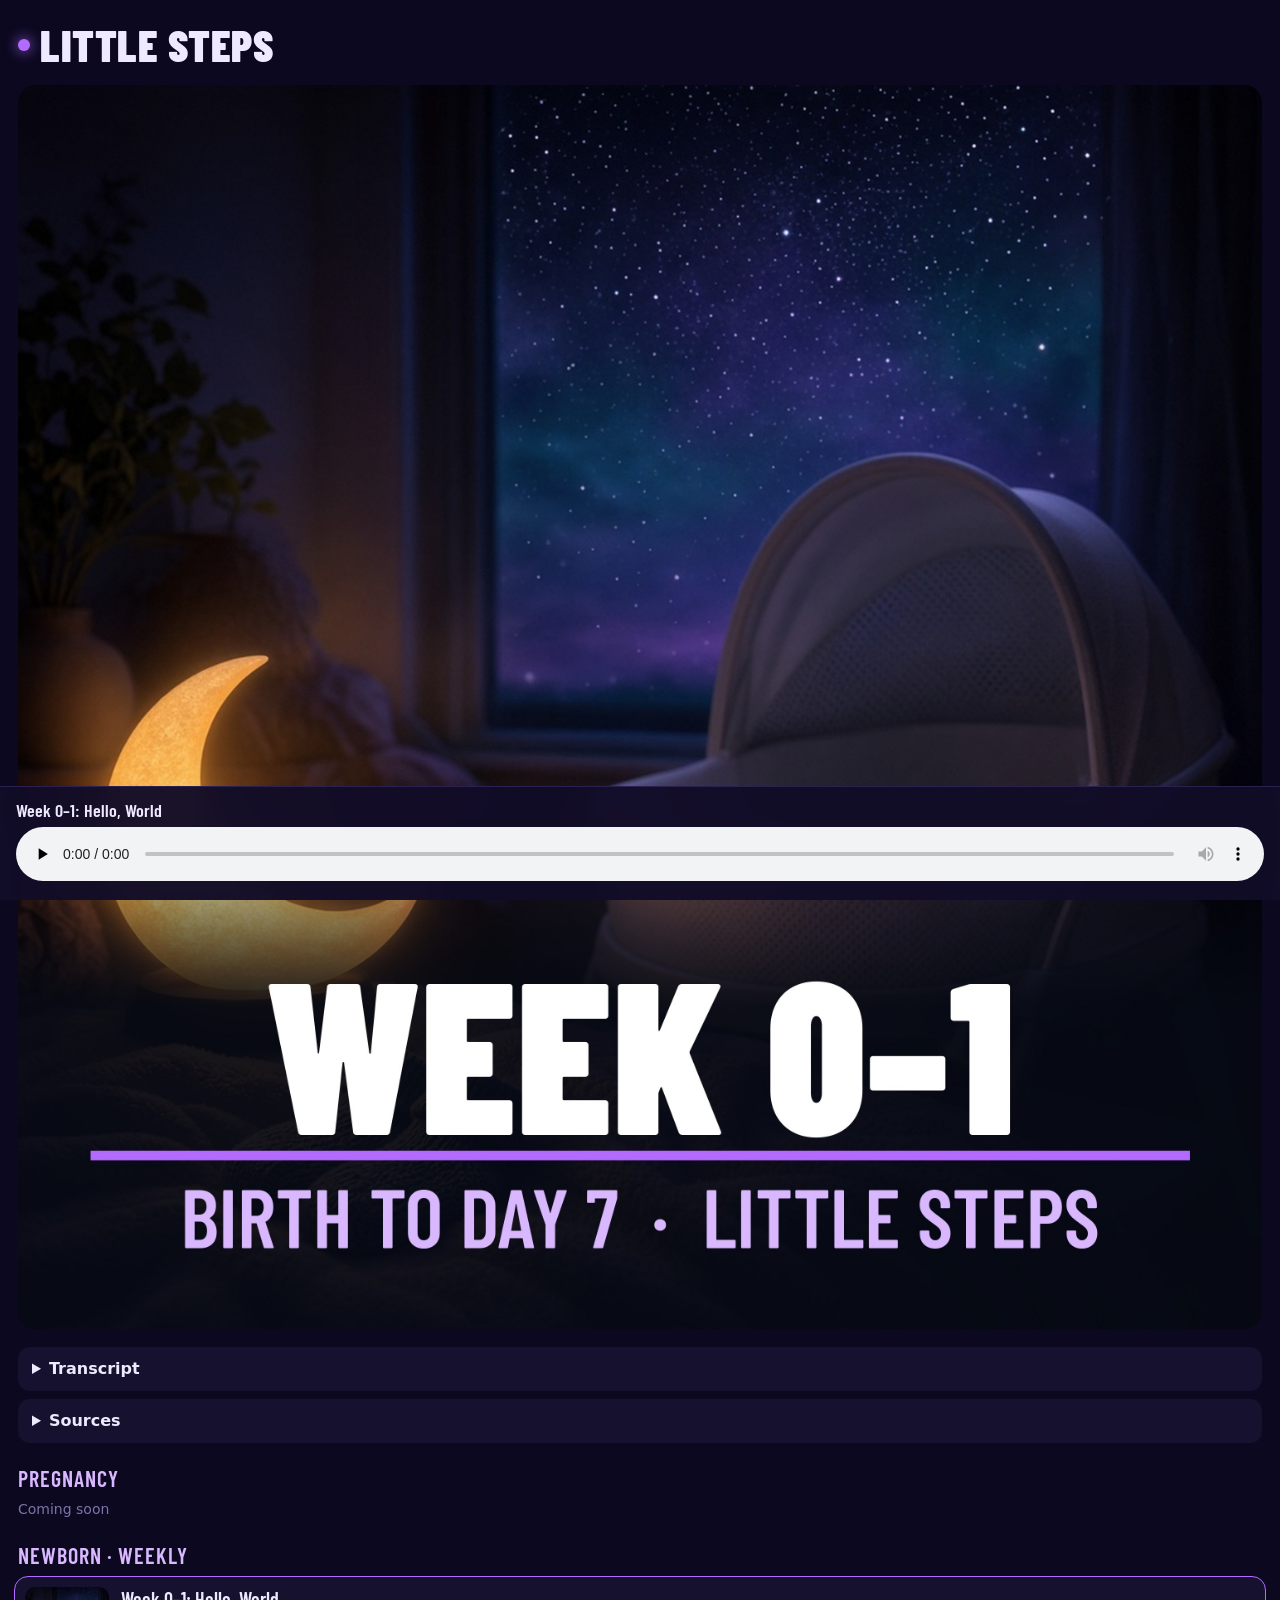
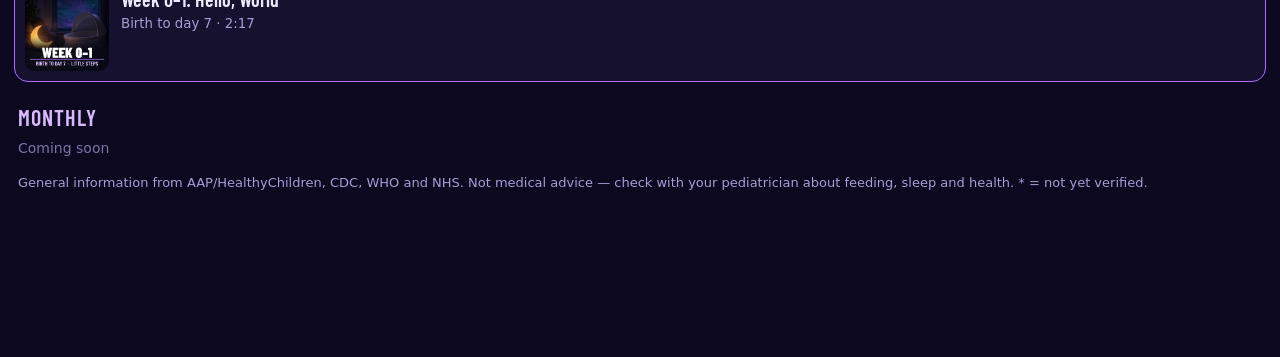
==== baby-d12cd852cfe6c9ac9ae8/index.html @ a9c05398 "little-steps: week-0-1" ====
<!doctype html><html lang="en"><head><meta charset="utf-8">
<meta name="robots" content="noindex,nofollow,noarchive,nosnippet,noimageindex">
<meta name="viewport" content="width=device-width,initial-scale=1,viewport-fit=cover">
<meta name="theme-color" content="#0B0820"><meta name="apple-mobile-web-app-capable" content="yes"><meta name="mobile-web-app-capable" content="yes">
<meta name="apple-mobile-web-app-status-bar-style" content="black-translucent"><meta name="apple-mobile-web-app-title" content="Little Steps"><meta name="referrer" content="no-referrer">
<title>Little Steps</title><link rel="manifest" href="manifest.webmanifest"><link rel="apple-touch-icon" href="icons/apple-touch-icon.png"><link rel="icon" href="icons/favicon-32.png">
<style>
@font-face{font-family:BC;src:url(fonts/BarlowCondensed-Black.ttf)}@font-face{font-family:BCS;src:url(fonts/BarlowCondensed-SemiBold.ttf)}
*{box-sizing:border-box}body{margin:0;background:#0B0820;color:#EEE9FF;font:16px/1.5 -apple-system,system-ui,sans-serif;padding:env(safe-area-inset-top) 0 calc(150px + env(safe-area-inset-bottom))}
header{padding:18px 18px 6px;display:flex;align-items:center;gap:10px}header h1{font:44px BC;letter-spacing:.5px;margin:0}header i{width:12px;height:12px;border-radius:50%;background:#B36BFF;box-shadow:0 0 14px #B36BFF}
.hero{margin:8px 18px 18px;border-radius:18px;overflow:hidden;position:relative}.hero img{width:100%;display:block}
h2{font:22px BCS;text-transform:uppercase;letter-spacing:1px;color:#D9B8FF;margin:22px 18px 8px}
.ep{display:flex;gap:12px;margin:0 14px 10px;padding:10px;background:#16112E;border-radius:14px;cursor:pointer;border:1px solid #2A2150}
.ep.on{border-color:#B36BFF}.ep img{width:84px;height:84px;border-radius:10px}.ep b{display:block;font:20px BCS}.ep small{color:#A99CD6}
.empty{margin:0 18px;color:#7E73A8;font-size:14px}
#pl{position:fixed;left:0;right:0;bottom:0;background:rgba(18,13,40,.97);backdrop-filter:blur(12px);padding:12px 16px calc(12px + env(safe-area-inset-bottom));border-top:1px solid #2A2150}
#pl .t{font:18px BCS;margin-bottom:6px}#pl audio{width:100%}
.d{margin:0 18px}.d details{background:#16112E;border-radius:12px;padding:10px 14px;margin:8px 0}.d summary{font-weight:600;cursor:pointer}
.d p{white-space:pre-wrap;color:#D8D0F5}.d a{color:#D9B8FF;word-break:break-word}.note{font-size:13px;color:#A99CD6;margin:14px 18px}
</style></head><body>
<header><i></i><h1>LITTLE STEPS</h1></header>
<div class="hero"><img id="hero" alt="Episode cover"></div>
<div class="d" id="detail"></div><div id="list"></div>
<p class="note">General information from AAP/HealthyChildren, CDC, WHO and NHS. Not medical advice — check with your pediatrician about feeding, sleep and health. * = not yet verified.</p>
<div id="pl"><div class="t" id="pt">Pick an episode</div><audio id="a" controls preload="none" playsinline></audio></div>
<script>
const $=s=>document.querySelector(s),esc=s=>s.replace(/[&<>"]/g,c=>({'&':'&amp;','<':'&lt;','>':'&gt;','"':'&quot;'}[c]));
let D;const fmt=s=>Math.floor(s/60)+':'+String(s%60).padStart(2,'0');
function sel(e,play){$('#hero').src=e.cover.replace('-600','');$('#pt').textContent=e.title;const a=$('#a');if(!a.src.endsWith(e.audio)){a.src=e.audio}
if(play)a.play().catch(()=>{});document.querySelectorAll('.ep').forEach(x=>x.classList.toggle('on',x.dataset.id==e.id));
$('#detail').innerHTML=`<details><summary>Transcript</summary><p>${esc(e.transcript)}</p></details><details><summary>Sources</summary><ul>${e.sources.map(s=>`<li><a href="${esc(s.url)}" target="_blank" rel="noopener noreferrer">${esc(s.label)}</a></li>`).join('')}</ul></details>`;
location.hash=e.id;if('mediaSession'in navigator)navigator.mediaSession.metadata=new MediaMetadata({title:e.title,artist:'Little Steps',artwork:[{src:e.cover,sizes:'600x600',type:'image/jpeg'}]})}
fetch('episodes.json',{cache:'no-store'}).then(r=>r.json()).then(d=>{D=d;$('#list').innerHTML=d.stages.map(st=>{const es=d.episodes.filter(e=>e.stage==st.id).reverse();
return `<h2>${st.label}</h2>`+(es.length?es.map(e=>`<div class="ep" data-id="${e.id}"><img src="${e.cover}" alt="" loading="lazy"><div><b>${esc(e.title)}</b><small>${esc(e.subtitle)} · ${fmt(e.duration)}</small></div></div>`).join(''):'<p class="empty">Coming soon</p>')}).join('');
document.querySelectorAll('.ep').forEach(x=>x.onclick=()=>sel(D.episodes.find(e=>e.id==x.dataset.id),true));
const h=location.hash.slice(1),cur=d.episodes.find(e=>e.id==h)||d.episodes[d.episodes.length-1];if(cur)sel(cur,false)});
if('serviceWorker'in navigator)navigator.serviceWorker.register('sw.js');
</script></body></html>
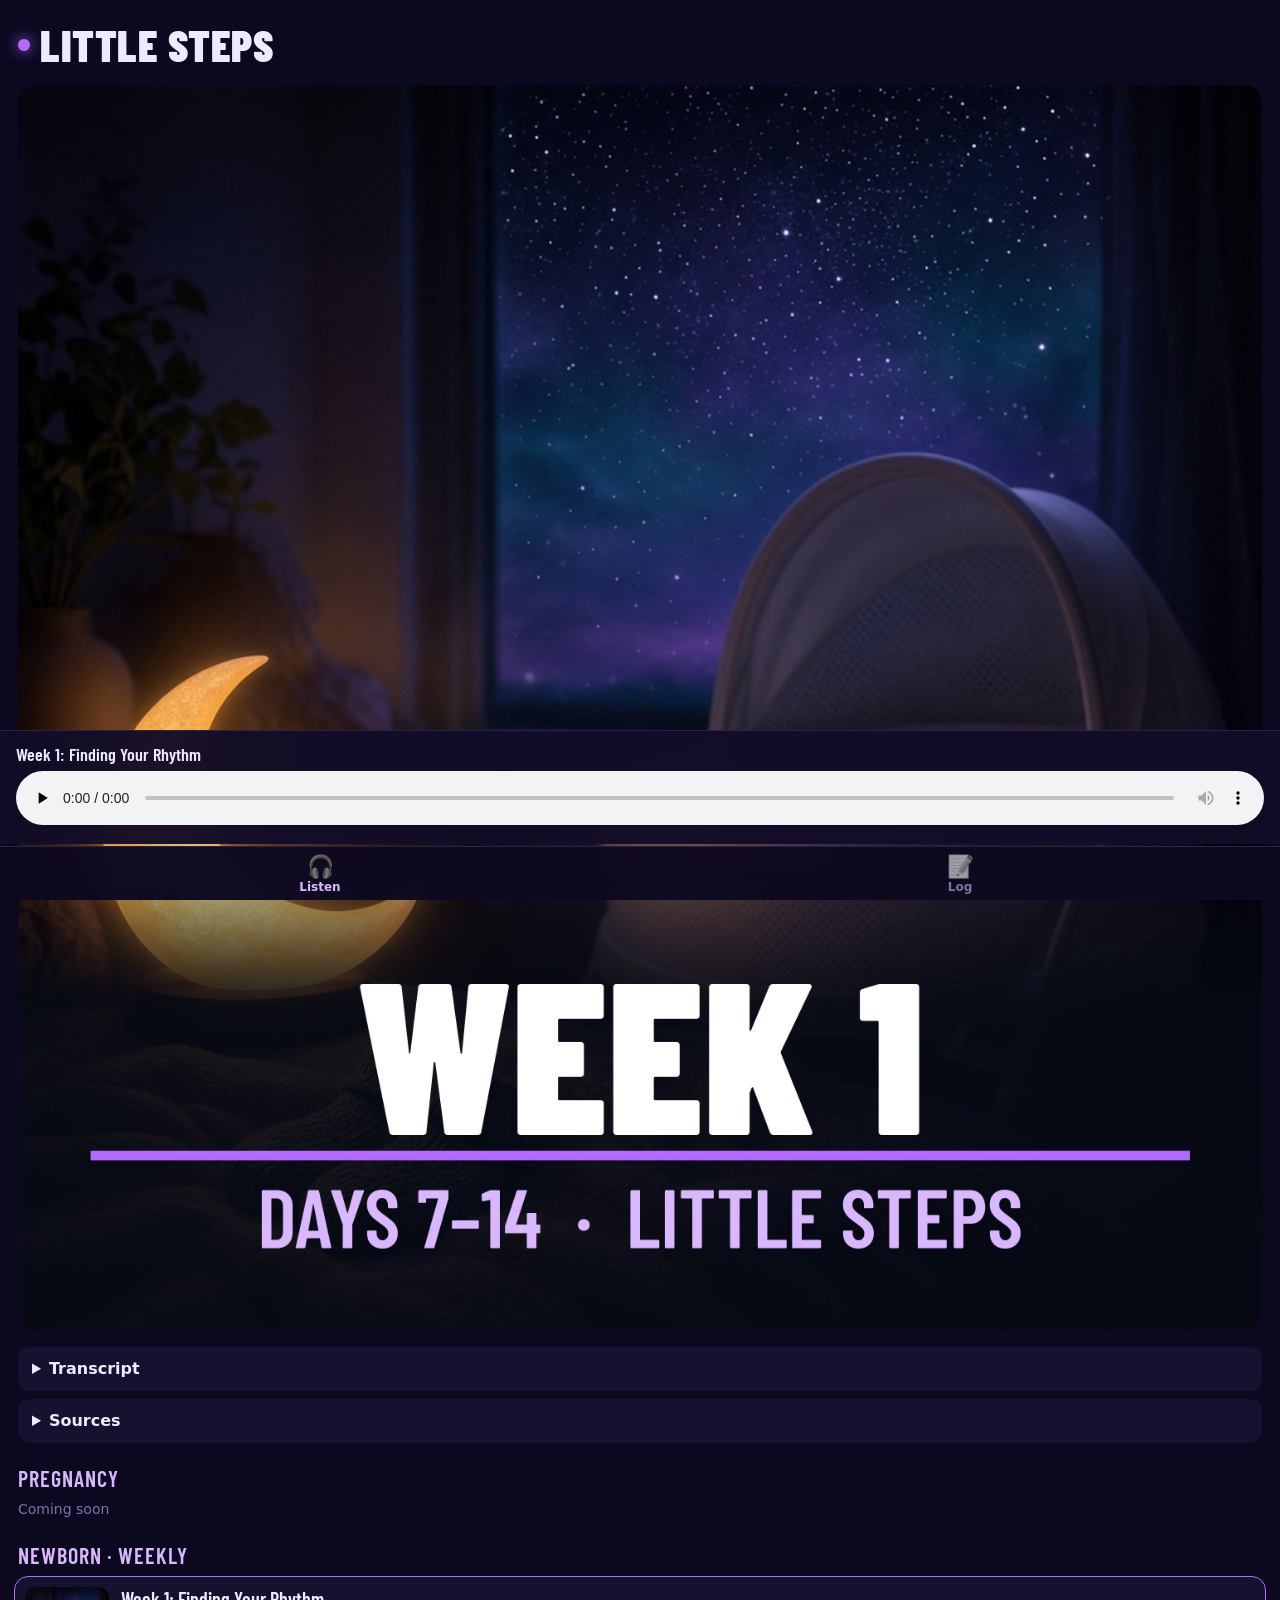
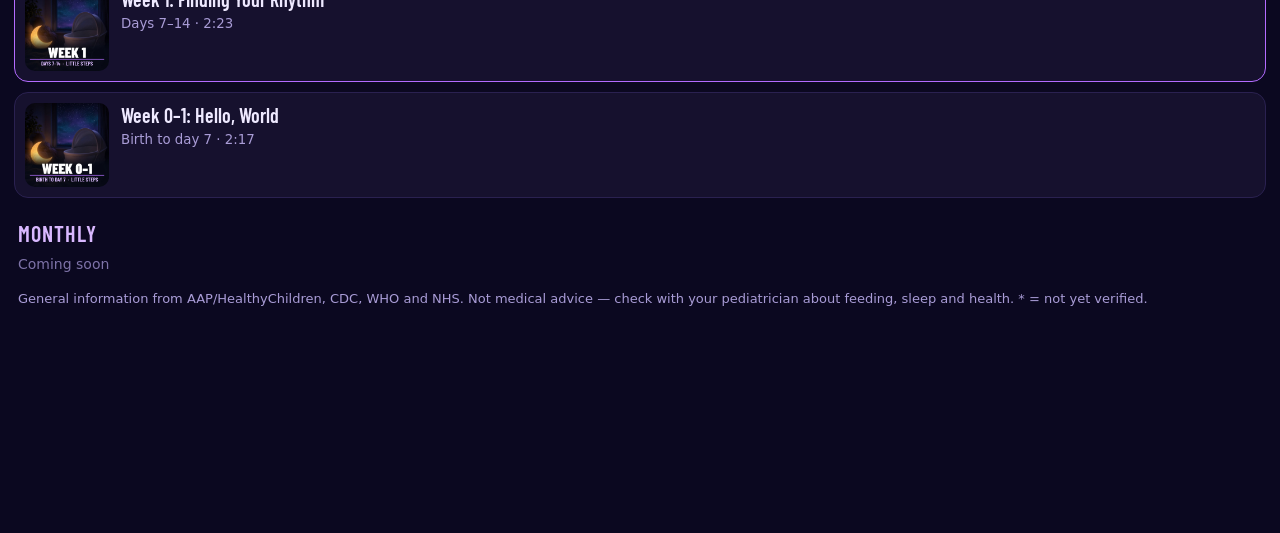
==== commit 972824ee: "little-steps: Log tab (sync pending backend)" ====
--- a/baby-d12cd852cfe6c9ac9ae8/index.html
+++ b/baby-d12cd852cfe6c9ac9ae8/index.html
@@ -17,12 +17,17 @@
 #pl .t{font:18px BCS;margin-bottom:6px}#pl audio{width:100%}
 .d{margin:0 18px}.d details{background:#16112E;border-radius:12px;padding:10px 14px;margin:8px 0}.d summary{font-weight:600;cursor:pointer}
 .d p{white-space:pre-wrap;color:#D8D0F5}.d a{color:#D9B8FF;word-break:break-word}.note{font-size:13px;color:#A99CD6;margin:14px 18px}
-</style></head><body>
-<header><i></i><h1>LITTLE STEPS</h1></header>
+#tabs{position:fixed;left:0;right:0;bottom:0;display:flex;background:rgba(14,10,32,.98);border-top:1px solid #2A2150;padding-bottom:env(safe-area-inset-bottom);z-index:20}
+#tabs button{flex:1;background:none;border:0;color:#7E73A8;font:600 12px -apple-system,system-ui,sans-serif;padding:7px 0 6px;display:flex;flex-direction:column;align-items:center;gap:1px}#tabs button span{font-size:22px;filter:grayscale(1) opacity(.6)}
+#tabs button.on{color:#D9B8FF}#tabs button.on span{filter:none}#pl{bottom:calc(56px + env(safe-area-inset-bottom));padding-bottom:12px}body{padding-bottom:calc(210px + env(safe-area-inset-bottom))}
+</style><link rel="stylesheet" href="log.css"></head><body>
+<section id="listen"><header><i></i><h1>LITTLE STEPS</h1></header>
 <div class="hero"><img id="hero" alt="Episode cover"></div>
 <div class="d" id="detail"></div><div id="list"></div>
 <p class="note">General information from AAP/HealthyChildren, CDC, WHO and NHS. Not medical advice — check with your pediatrician about feeding, sleep and health. * = not yet verified.</p>
-<div id="pl"><div class="t" id="pt">Pick an episode</div><audio id="a" controls preload="none" playsinline></audio></div>
+<div id="pl"><div class="t" id="pt">Pick an episode</div><audio id="a" controls preload="none" playsinline></audio></div></section>
+<section id="log" hidden></section>
+<nav id="tabs"><button data-t="listen" class="on"><span>🎧</span>Listen</button><button data-t="log"><span>📝</span>Log</button></nav>
 <script>
 const $=s=>document.querySelector(s),esc=s=>s.replace(/[&<>"]/g,c=>({'&':'&amp;','<':'&lt;','>':'&gt;','"':'&quot;'}[c]));
 let D;const fmt=s=>Math.floor(s/60)+':'+String(s%60).padStart(2,'0');
@@ -34,5 +39,7 @@
 return `<h2>${st.label}</h2>`+(es.length?es.map(e=>`<div class="ep" data-id="${e.id}"><img src="${e.cover}" alt="" loading="lazy"><div><b>${esc(e.title)}</b><small>${esc(e.subtitle)} · ${fmt(e.duration)}</small></div></div>`).join(''):'<p class="empty">Coming soon</p>')}).join('');
 document.querySelectorAll('.ep').forEach(x=>x.onclick=()=>sel(D.episodes.find(e=>e.id==x.dataset.id),true));
 const h=location.hash.slice(1),cur=d.episodes.find(e=>e.id==h)||d.episodes[d.episodes.length-1];if(cur)sel(cur,false)});
+function tab(t){document.querySelectorAll('#tabs button').forEach(b=>b.classList.toggle('on',b.dataset.t==t));$('#listen').hidden=t!='listen';$('#log').hidden=t!='log';localStorage['ls-tab']=t;scrollTo(0,0);if(t=='log'&&window.LSLog)LSLog.show()}
+document.querySelectorAll('#tabs button').forEach(b=>b.onclick=()=>tab(b.dataset.t));if(localStorage['ls-tab']=='log')tab('log');
 if('serviceWorker'in navigator)navigator.serviceWorker.register('sw.js');
-</script></body></html>
+</script><script src="log-config.js"></script><script src="supabase.js" defer></script><script src="log.js" defer></script></body></html>
--- a/baby-d12cd852cfe6c9ac9ae8/log.css
+++ b/baby-d12cd852cfe6c9ac9ae8/log.css
@@ -0,0 +1,36 @@
+#log{padding:14px 14px 0;-webkit-user-select:none;user-select:none}
+#log button{font:inherit;color:inherit;-webkit-tap-highlight-color:transparent;cursor:pointer}
+.lg-status{border-radius:20px;padding:16px 18px;background:linear-gradient(135deg,#F2B35B,#E97E5A);color:#2A1408;display:grid;grid-template-columns:1fr auto;align-items:baseline}
+.lg-status.asleep{background:linear-gradient(135deg,#4B3A9E,#2A1F66);color:#EEE9FF}
+.lg-status span{font:22px BCS;text-transform:uppercase;letter-spacing:1px}.lg-status b{font:38px BC}.lg-status small{grid-column:1/-1;opacity:.85}
+.lg-sync{margin:8px 2px 0;font-size:12px;color:#F2B35B}
+.lg-grid{display:grid;grid-template-columns:1fr 1fr;gap:10px;margin:12px 0}
+.lg-big{border:0;border-radius:20px;padding:16px 14px;text-align:left;display:flex;flex-direction:column;gap:2px;min-height:112px;background:#16112E;box-shadow:inset 0 0 0 1px #2A2150;transition:transform .08s}
+.lg-big:active{transform:scale(.97)}.lg-big i{font-style:normal;font-size:30px}.lg-big b{font:24px BCS;letter-spacing:.5px}.lg-big small{color:#A99CD6;font-size:13px}
+.lg-big.sleep{background:#1E1A4A}.lg-big.breast{background:#3A1838}.lg-big.bottle{background:#14304A}.lg-big.diaper{background:#1E3A2C}
+.lg-big.run{box-shadow:inset 0 0 0 2px #B36BFF,0 0 22px rgba(179,107,255,.35)}.lg-big.run small{color:#fff;font:22px BCS;font-variant-numeric:tabular-nums}
+.lg-card{background:#16112E;border:1px solid #2A2150;border-radius:18px;padding:14px;margin:0 0 12px}
+.lg-card h3{font:22px BCS;text-transform:uppercase;letter-spacing:1px;color:#D9B8FF;margin:0 0 8px}
+.lg-center{text-align:center;padding:24px 18px}.lg-center input{display:block;width:100%;margin:14px 0 10px;font-size:18px;padding:13px;border-radius:12px;border:1px solid #2A2150;background:#0B0820;color:#EEE9FF;text-align:center}
+.lg-muted{color:#A99CD6;font-size:13px}.lg-muted a{color:#D9B8FF}.lg-foot{text-align:center;margin:6px 0 20px}.lg-err{color:#FF8A8A;font-size:14px;min-height:1em}
+.lg-dayhd{display:flex;align-items:center;justify-content:space-between}.lg-dayhd h3{margin:0}.lg-dayhd button{background:#221A44;border:0;border-radius:50%;width:36px;height:36px;font-size:22px}.lg-dayhd button:disabled{opacity:.3}
+.lg-stats{display:grid;grid-template-columns:1fr 1fr;gap:8px;margin-top:12px}.lg-stats div{background:#0F0B24;border-radius:14px;padding:10px 12px}
+.lg-stats i{font-style:normal;font-size:16px}.lg-stats b{display:block;font:26px BC;letter-spacing:.5px}.lg-stats small{color:#A99CD6;font-size:12px;line-height:1.3;display:block}
+.lg-cmp{margin-top:12px;background:#0F0B24;border-radius:14px;padding:12px}.lg-cmp b{font:17px BCS;letter-spacing:.5px;color:#D9B8FF}
+.lg-cmp table{width:100%;border-collapse:collapse;font-size:14px;margin:6px 0}.lg-cmp th{text-align:left;color:#7E73A8;font-weight:500;font-size:12px}.lg-cmp td{padding:5px 4px 5px 0;border-top:1px solid #221A44}.lg-cmp td:last-child{color:#7EE0A8;text-align:right}
+.lg-row{display:flex;width:100%;align-items:center;gap:12px;background:none;border:0;border-top:1px solid #221A44;padding:10px 2px;text-align:left}
+.lg-row i{font-style:normal;font-size:22px;width:38px;height:38px;border-radius:12px;background:#221A44;display:grid;place-items:center}.lg-row span{flex:1}.lg-row b{display:block;font-weight:600;font-size:15px}.lg-row small{color:#A99CD6}.lg-row em{font-style:normal;color:#D9B8FF;font:18px BCS}
+.lg-btn{display:block;width:100%;border:0;border-radius:14px;padding:14px;margin-top:10px;background:#B36BFF;color:#160B2E!important;font-weight:700!important;font-size:17px!important}
+.lg-btn.ghost{background:#221A44;color:#D9B8FF!important}.lg-btn.danger{background:#3A1525;color:#FF8A8A!important}
+.lg-sheet-bg{position:fixed;inset:0;background:rgba(0,0,0,.55);z-index:40}
+.lg-sheet{position:fixed;left:0;right:0;bottom:0;z-index:41;background:#1A1436;border-radius:24px 24px 0 0;padding:10px 18px calc(18px + env(safe-area-inset-bottom));max-height:88vh;overflow:auto;animation:up .2s ease-out}
+@keyframes up{from{transform:translateY(40%);opacity:0}}.lg-grab{width:40px;height:5px;border-radius:3px;background:#3A3166;margin:0 auto 12px}
+.lg-sheet h3{font:26px BCS;text-transform:uppercase;letter-spacing:1px;margin:0 0 12px}
+.lg-tri{display:grid;grid-template-columns:repeat(3,1fr);gap:10px}.lg-tri button{border:0;border-radius:18px;background:#221A44;padding:20px 0;font-size:30px}.lg-tri b{display:block;font:20px BCS;margin-top:4px}.lg-tri button:active{background:#B36BFF}
+.lg-sides{display:grid;grid-template-columns:1fr 1fr;gap:12px}.lg-sides button{border:0;border-radius:50%;aspect-ratio:1;background:#3A1838;display:flex;flex-direction:column;align-items:center;justify-content:center}
+.lg-sides button b{font:46px BC;font-variant-numeric:tabular-nums}.lg-sides button small{color:#E9B8E6;font-size:12px;letter-spacing:1px}.lg-sides button.run{background:radial-gradient(circle,#C25BB5,#7A2C72);box-shadow:0 0 30px rgba(194,91,181,.5)}
+.lg-seg{display:flex;background:#0F0B24;border-radius:12px;padding:3px;margin:0 0 12px}.lg-seg button{flex:1;border:0;background:none;border-radius:10px;padding:9px;font-weight:600;text-transform:capitalize;color:#A99CD6!important}.lg-seg button.on{background:#B36BFF;color:#160B2E!important}
+.lg-amt{display:flex;align-items:center;gap:10px}.lg-amt button{width:56px;height:56px;border-radius:50%;border:0;background:#221A44;font-size:28px!important}
+.lg-amt input{flex:1;min-width:0;text-align:center;font:44px BC;background:none;border:0;color:#EEE9FF}.lg-conv{text-align:center;color:#A99CD6;margin:4px 0 8px}
+.lg-f{display:block;color:#A99CD6;font-size:13px;margin:10px 0}.lg-f input{display:block;width:100%;margin-top:4px;padding:11px;border-radius:12px;border:1px solid #2A2150;background:#0B0820;color:#EEE9FF;font-size:16px}
+.lg-toast{position:fixed;left:50%;top:calc(14px + env(safe-area-inset-top));transform:translateX(-50%);background:#EEE9FF;color:#160B2E;padding:10px 18px;border-radius:20px;font-weight:600;z-index:60;box-shadow:0 6px 20px rgba(0,0,0,.4)}
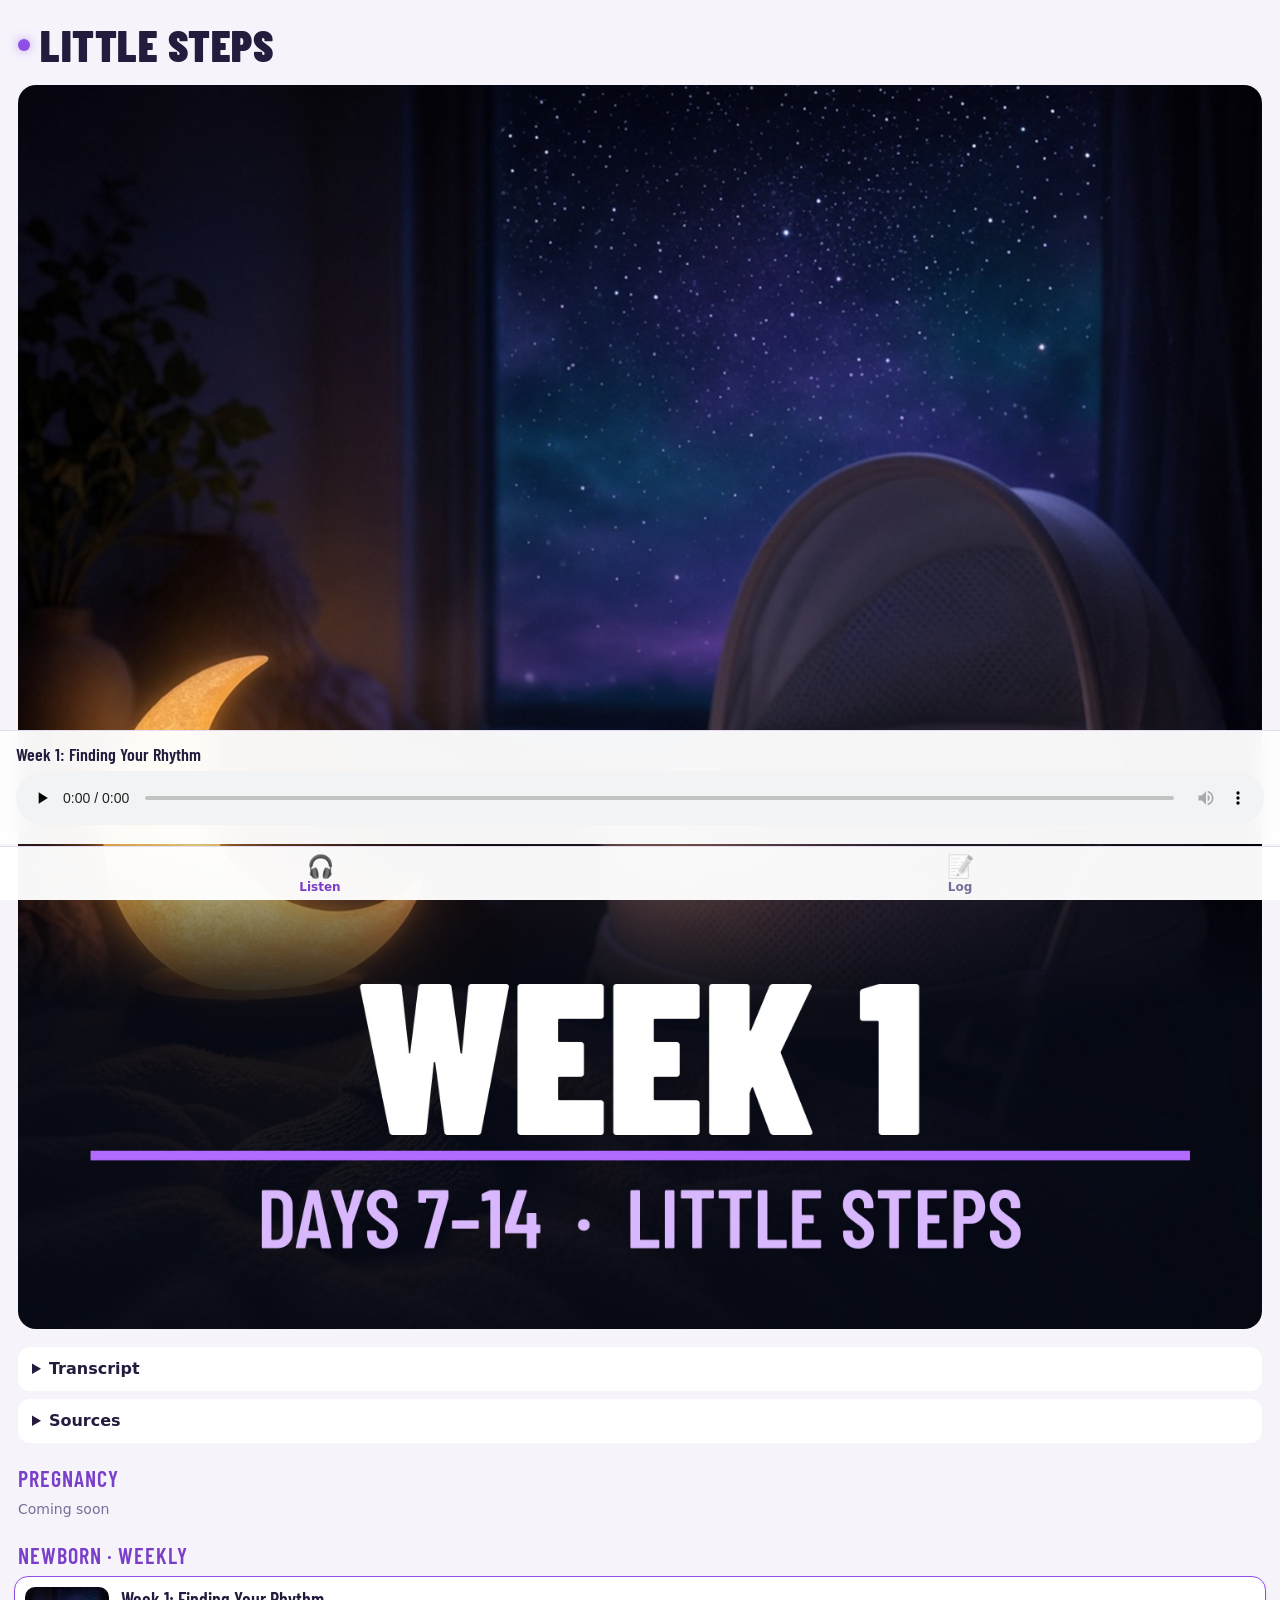
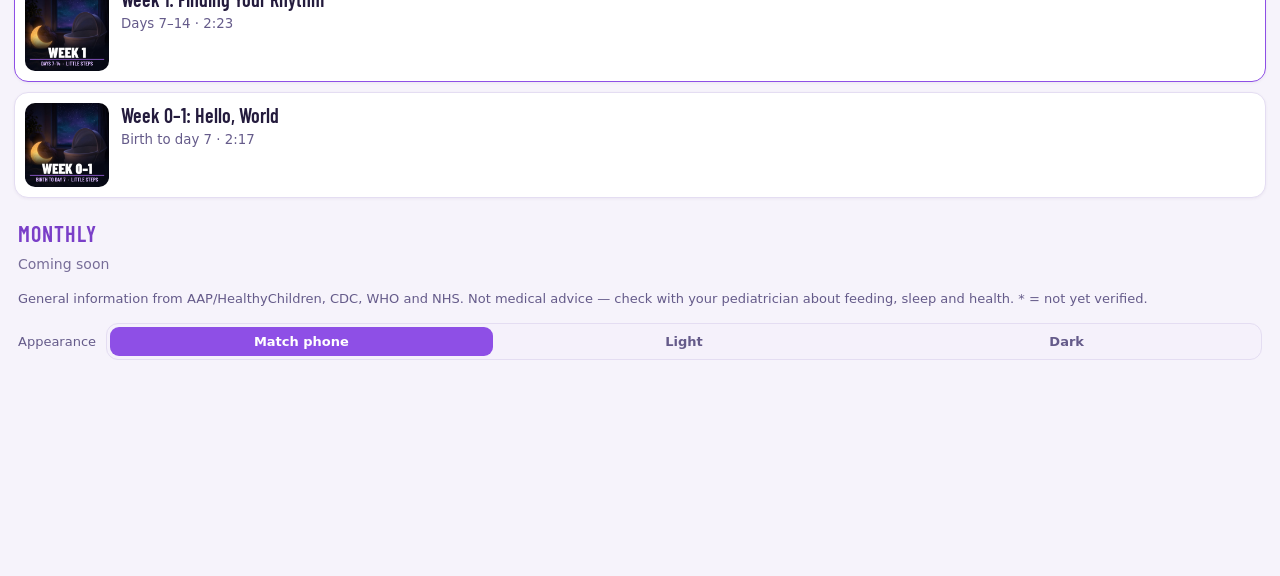
==== commit 2cc07a60: "Little Steps: Light/Dark/Match phone theme setting, ls-v13" ====
--- a/baby-d12cd852cfe6c9ac9ae8/index.html
+++ b/baby-d12cd852cfe6c9ac9ae8/index.html
@@ -1,30 +1,42 @@
-<!doctype html><html lang="en"><head><meta charset="utf-8">
+<!doctype html><html lang="en"><head><meta charset="utf-8"><script>(function(){var d=document.documentElement,m=window.matchMedia&&matchMedia('(prefers-color-scheme: light)');
+function eff(){var p=localStorage['ls-theme']||'auto';return p=='auto'?(m&&m.matches?'light':'dark'):p}
+function apply(){var t=eff();d.dataset.theme=t;var c=t=='light'?'#F6F3FB':'#0B0820';document.querySelectorAll('meta[name=theme-color]').forEach(function(x){x.content=c});
+var s=document.querySelector('meta[name=apple-mobile-web-app-status-bar-style]');if(s)s.content=t=='light'?'default':'black-translucent';
+document.querySelectorAll('.ls-theme button').forEach(function(b){b.classList.toggle('on',b.dataset.theme==(localStorage['ls-theme']||'auto'))});
+if(window.LSLog&&window.LSLog.rerender)window.LSLog.rerender()}
+window.LSTheme={apply:apply,get:function(){return localStorage['ls-theme']||'auto'},set:function(v){localStorage['ls-theme']=v;apply()},
+html:function(){var p=localStorage['ls-theme']||'auto';return '<div class="ls-theme" role="group" aria-label="Appearance"><span>Appearance</span><div class="seg">'+[['auto','Match phone'],['light','Light'],['dark','Dark']].map(function(o){return '<button type="button" data-theme="'+o[0]+'" class="'+(p==o[0]?'on':'')+'">'+o[1]+'</button>'}).join('')+'</div></div>'}};
+document.addEventListener('click',function(e){var b=e.target.closest&&e.target.closest('.ls-theme button');if(b){e.preventDefault();LSTheme.set(b.dataset.theme)}});
+if(m)(m.addEventListener?m.addEventListener('change',apply):m.addListener(apply));apply();document.addEventListener('DOMContentLoaded',apply)})()</script><script>(function(){var h=location.hash;if(/access_token=|error_description=/.test(h)){sessionStorage['ls-auth-hash']=h.slice(1);localStorage['ls-tab']='log';history.replaceState(null,'',location.pathname+location.search)}})()</script>
 <meta name="robots" content="noindex,nofollow,noarchive,nosnippet,noimageindex">
 <meta name="viewport" content="width=device-width,initial-scale=1,viewport-fit=cover">
 <meta name="theme-color" content="#0B0820"><meta name="apple-mobile-web-app-capable" content="yes"><meta name="mobile-web-app-capable" content="yes">
 <meta name="apple-mobile-web-app-status-bar-style" content="black-translucent"><meta name="apple-mobile-web-app-title" content="Little Steps"><meta name="referrer" content="no-referrer">
 <title>Little Steps</title><link rel="manifest" href="manifest.webmanifest"><link rel="apple-touch-icon" href="icons/apple-touch-icon.png"><link rel="icon" href="icons/favicon-32.png">
 <style>
+:root{color-scheme:dark;--krgba17910725535:rgba(179,107,255,.35);--krgba00055:rgba(0,0,0,.55);--krgba194911815:rgba(194,91,181,.5);--krgba0004:rgba(0,0,0,.4);--krgba20719624522:rgba(207,196,245,.22);--kF2B35B:#F2B35B;--kE97E5A:#E97E5A;--k2A1408:#2A1408;--kEEE9FF:#EEE9FF;--k16112E:#16112E;--k2A2150:#2A2150;--kA99CD6:#A99CD6;--k1E1A4A:#1E1A4A;--k3A1838:#3A1838;--k14304A:#14304A;--k1E3A2C:#1E3A2C;--kB36BFF:#B36BFF;--kfff:#fff;--kD9B8FF:#D9B8FF;--k0B0820:#0B0820;--kFF8A8A:#FF8A8A;--k221A44:#221A44;--k0F0B24:#0F0B24;--k7E73A8:#7E73A8;--k7EE0A8:#7EE0A8;--k160B2E:#160B2E;--k3A1525:#3A1525;--k1A1436:#1A1436;--k3A3166:#3A3166;--kE9B8E6:#E9B8E6;--kFFD86B:#FFD86B;--k3A1730:#3A1730;--k151033:#151033;--kD9D2FF:#D9D2FF;--kCFC4F5:#CFC4F5;--k110C2A:#110C2A;--k241C48:#241C48;--k5A4E8C:#5A4E8C;--k1E1838:#1E1838;--kF2E4D2:#F2E4D2;--k2A1730:#2A1730;--kF6D9E8:#F6D9E8;--krgba18134097:rgba(18,13,40,.97);--krgba14103298:rgba(14,10,32,.98);--kD8D0F5:#D8D0F5;}
+:root[data-theme=light]{color-scheme:light;--krgba17910725535:rgba(142,79,230,.25);--krgba00055:rgba(36,27,61,.32);--krgba194911815:rgba(194,91,181,.35);--krgba0004:rgba(36,27,61,.18);--krgba20719624522:rgba(74,64,112,.14);--kF2B35B:#F2B35B;--kE97E5A:#E97E5A;--k2A1408:#2A1408;--kEEE9FF:#241B3D;--k16112E:#FFFFFF;--k2A2150:#E4DDF2;--kA99CD6:#655B8A;--k1E1A4A:#E8E8FB;--k3A1838:#F9E4F2;--k14304A:#E0F0FA;--k1E3A2C:#E1F4E9;--kB36BFF:#8E4FE6;--kfff:#2A1F4A;--kD9B8FF:#7A3FC8;--k0B0820:#F6F3FB;--kFF8A8A:#C0343C;--k221A44:#EFEAF8;--k0F0B24:#F5F1FB;--k7E73A8:#776D98;--k7EE0A8:#1C8048;--k160B2E:#FFFFFF;--k3A1525:#FBE4E6;--k1A1436:#FFFFFF;--k3A3166:#D5CDE6;--kE9B8E6:#8A3D85;--kFFD86B:#9A6E00;--k3A1730:#FBE4EA;--k151033:#F3EFFA;--kD9D2FF:#3B3260;--kCFC4F5:#4A4070;--k110C2A:#F5F1FB;--k241C48:#ECE6F5;--k5A4E8C:#B3A8D6;--k1E1838:#FBF3E6;--kF2E4D2:#5A4320;--k2A1730:#FCEAF2;--kF6D9E8:#6B2A4A;--krgba18134097:rgba(255,255,255,.96);--krgba14103298:rgba(255,255,255,.97);--kD8D0F5:#3B3260;}
+
 @font-face{font-family:BC;src:url(fonts/BarlowCondensed-Black.ttf)}@font-face{font-family:BCS;src:url(fonts/BarlowCondensed-SemiBold.ttf)}
-*{box-sizing:border-box}body{margin:0;background:#0B0820;color:#EEE9FF;font:16px/1.5 -apple-system,system-ui,sans-serif;padding:env(safe-area-inset-top) 0 calc(150px + env(safe-area-inset-bottom))}
-header{padding:18px 18px 6px;display:flex;align-items:center;gap:10px}header h1{font:44px BC;letter-spacing:.5px;margin:0}header i{width:12px;height:12px;border-radius:50%;background:#B36BFF;box-shadow:0 0 14px #B36BFF}
+*{box-sizing:border-box}body{margin:0;background:var(--k0B0820);color:var(--kEEE9FF);font:16px/1.5 -apple-system,system-ui,sans-serif;padding:env(safe-area-inset-top) 0 calc(150px + env(safe-area-inset-bottom))}
+header{padding:18px 18px 6px;display:flex;align-items:center;gap:10px}header h1{font:44px BC;letter-spacing:.5px;margin:0}header i{width:12px;height:12px;border-radius:50%;background:var(--kB36BFF);box-shadow:0 0 14px var(--kB36BFF)}
 .hero{margin:8px 18px 18px;border-radius:18px;overflow:hidden;position:relative}.hero img{width:100%;display:block}
-h2{font:22px BCS;text-transform:uppercase;letter-spacing:1px;color:#D9B8FF;margin:22px 18px 8px}
-.ep{display:flex;gap:12px;margin:0 14px 10px;padding:10px;background:#16112E;border-radius:14px;cursor:pointer;border:1px solid #2A2150}
-.ep.on{border-color:#B36BFF}.ep img{width:84px;height:84px;border-radius:10px}.ep b{display:block;font:20px BCS}.ep small{color:#A99CD6}
-.empty{margin:0 18px;color:#7E73A8;font-size:14px}
-#pl{position:fixed;left:0;right:0;bottom:0;background:rgba(18,13,40,.97);backdrop-filter:blur(12px);padding:12px 16px calc(12px + env(safe-area-inset-bottom));border-top:1px solid #2A2150}
+h2{font:22px BCS;text-transform:uppercase;letter-spacing:1px;color:var(--kD9B8FF);margin:22px 18px 8px}
+.ep{display:flex;gap:12px;margin:0 14px 10px;padding:10px;background:var(--k16112E);border-radius:14px;cursor:pointer;border:1px solid var(--k2A2150)}
+.ep.on{border-color:var(--kB36BFF)}.ep img{width:84px;height:84px;border-radius:10px}.ep b{display:block;font:20px BCS}.ep small{color:var(--kA99CD6)}
+.empty{margin:0 18px;color:var(--k7E73A8);font-size:14px}
+#pl{position:fixed;left:0;right:0;bottom:0;background:var(--krgba18134097);backdrop-filter:blur(12px);padding:12px 16px calc(12px + env(safe-area-inset-bottom));border-top:1px solid var(--k2A2150)}
 #pl .t{font:18px BCS;margin-bottom:6px}#pl audio{width:100%}
-.d{margin:0 18px}.d details{background:#16112E;border-radius:12px;padding:10px 14px;margin:8px 0}.d summary{font-weight:600;cursor:pointer}
-.d p{white-space:pre-wrap;color:#D8D0F5}.d a{color:#D9B8FF;word-break:break-word}.note{font-size:13px;color:#A99CD6;margin:14px 18px}
-#tabs{position:fixed;left:0;right:0;bottom:0;display:flex;background:rgba(14,10,32,.98);border-top:1px solid #2A2150;padding-bottom:env(safe-area-inset-bottom);z-index:20}
-#tabs button{flex:1;background:none;border:0;color:#7E73A8;font:600 12px -apple-system,system-ui,sans-serif;padding:7px 0 6px;display:flex;flex-direction:column;align-items:center;gap:1px}#tabs button span{font-size:22px;filter:grayscale(1) opacity(.6)}
-#tabs button.on{color:#D9B8FF}#tabs button.on span{filter:none}#pl{bottom:calc(56px + env(safe-area-inset-bottom));padding-bottom:12px}body{padding-bottom:calc(210px + env(safe-area-inset-bottom))}
+.d{margin:0 18px}.d details{background:var(--k16112E);border-radius:12px;padding:10px 14px;margin:8px 0}.d summary{font-weight:600;cursor:pointer}
+.d p{white-space:pre-wrap;color:var(--kD8D0F5)}.d a{color:var(--kD9B8FF);word-break:break-word}.note{font-size:13px;color:var(--kA99CD6);margin:14px 18px}
+#tabs{position:fixed;left:0;right:0;bottom:0;display:flex;background:var(--krgba14103298);border-top:1px solid var(--k2A2150);padding-bottom:env(safe-area-inset-bottom);z-index:20}
+#tabs button{flex:1;background:none;border:0;color:var(--k7E73A8);font:600 12px -apple-system,system-ui,sans-serif;padding:7px 0 6px;display:flex;flex-direction:column;align-items:center;gap:1px}#tabs button span{font-size:22px;filter:grayscale(1) opacity(.6)}
+#tabs button.on{color:var(--kD9B8FF)}#tabs button.on span{filter:none}#pl{bottom:calc(56px + env(safe-area-inset-bottom));padding-bottom:12px}body{padding-bottom:calc(210px + env(safe-area-inset-bottom))}
 </style><link rel="stylesheet" href="log.css"></head><body>
 <section id="listen"><header><i></i><h1>LITTLE STEPS</h1></header>
 <div class="hero"><img id="hero" alt="Episode cover"></div>
 <div class="d" id="detail"></div><div id="list"></div>
-<p class="note">General information from AAP/HealthyChildren, CDC, WHO and NHS. Not medical advice — check with your pediatrician about feeding, sleep and health. * = not yet verified.</p>
+<p class="note">General information from AAP/HealthyChildren, CDC, WHO and NHS. Not medical advice — check with your pediatrician about feeding, sleep and health. * = not yet verified.</p><div id="ls-theme-listen"></div>
 <div id="pl"><div class="t" id="pt">Pick an episode</div><audio id="a" controls preload="none" playsinline></audio></div></section>
 <section id="log" hidden></section>
 <nav id="tabs"><button data-t="listen" class="on"><span>🎧</span>Listen</button><button data-t="log"><span>📝</span>Log</button></nav>
@@ -41,5 +53,6 @@
 const h=location.hash.slice(1),cur=d.episodes.find(e=>e.id==h)||d.episodes[d.episodes.length-1];if(cur)sel(cur,false)});
 function tab(t){document.querySelectorAll('#tabs button').forEach(b=>b.classList.toggle('on',b.dataset.t==t));$('#listen').hidden=t!='listen';$('#log').hidden=t!='log';localStorage['ls-tab']=t;scrollTo(0,0);if(t=='log'&&window.LSLog)LSLog.show()}
 document.querySelectorAll('#tabs button').forEach(b=>b.onclick=()=>tab(b.dataset.t));if(localStorage['ls-tab']=='log')tab('log');
+$('#ls-theme-listen').innerHTML=LSTheme.html();
 if('serviceWorker'in navigator)navigator.serviceWorker.register('sw.js');
 </script><script src="log-config.js"></script><script src="supabase.js" defer></script><script src="log.js" defer></script></body></html>
--- a/baby-d12cd852cfe6c9ac9ae8/log.css
+++ b/baby-d12cd852cfe6c9ac9ae8/log.css
@@ -1,36 +1,80 @@
 #log{padding:14px 14px 0;-webkit-user-select:none;user-select:none}
 #log button{font:inherit;color:inherit;-webkit-tap-highlight-color:transparent;cursor:pointer}
-.lg-status{border-radius:20px;padding:16px 18px;background:linear-gradient(135deg,#F2B35B,#E97E5A);color:#2A1408;display:grid;grid-template-columns:1fr auto;align-items:baseline}
-.lg-status.asleep{background:linear-gradient(135deg,#4B3A9E,#2A1F66);color:#EEE9FF}
+.lg-status{border-radius:20px;padding:16px 18px;background:linear-gradient(135deg,var(--kF2B35B),var(--kE97E5A));color:var(--k2A1408);display:grid;grid-template-columns:1fr auto;align-items:baseline}
+.lg-status.asleep{background:linear-gradient(135deg,#4B3A9E,#2A1F66);color:var(--kEEE9FF)}
 .lg-status span{font:22px BCS;text-transform:uppercase;letter-spacing:1px}.lg-status b{font:38px BC}.lg-status small{grid-column:1/-1;opacity:.85}
-.lg-sync{margin:8px 2px 0;font-size:12px;color:#F2B35B}
+.lg-sync{margin:8px 2px 0;font-size:12px;color:var(--kF2B35B)}
 .lg-grid{display:grid;grid-template-columns:1fr 1fr;gap:10px;margin:12px 0}
-.lg-big{border:0;border-radius:20px;padding:16px 14px;text-align:left;display:flex;flex-direction:column;gap:2px;min-height:112px;background:#16112E;box-shadow:inset 0 0 0 1px #2A2150;transition:transform .08s}
-.lg-big:active{transform:scale(.97)}.lg-big i{font-style:normal;font-size:30px}.lg-big b{font:24px BCS;letter-spacing:.5px}.lg-big small{color:#A99CD6;font-size:13px}
-.lg-big.sleep{background:#1E1A4A}.lg-big.breast{background:#3A1838}.lg-big.bottle{background:#14304A}.lg-big.diaper{background:#1E3A2C}
-.lg-big.run{box-shadow:inset 0 0 0 2px #B36BFF,0 0 22px rgba(179,107,255,.35)}.lg-big.run small{color:#fff;font:22px BCS;font-variant-numeric:tabular-nums}
-.lg-card{background:#16112E;border:1px solid #2A2150;border-radius:18px;padding:14px;margin:0 0 12px}
-.lg-card h3{font:22px BCS;text-transform:uppercase;letter-spacing:1px;color:#D9B8FF;margin:0 0 8px}
-.lg-center{text-align:center;padding:24px 18px}.lg-center input{display:block;width:100%;margin:14px 0 10px;font-size:18px;padding:13px;border-radius:12px;border:1px solid #2A2150;background:#0B0820;color:#EEE9FF;text-align:center}
-.lg-muted{color:#A99CD6;font-size:13px}.lg-muted a{color:#D9B8FF}.lg-foot{text-align:center;margin:6px 0 20px}.lg-err{color:#FF8A8A;font-size:14px;min-height:1em}
-.lg-dayhd{display:flex;align-items:center;justify-content:space-between}.lg-dayhd h3{margin:0}.lg-dayhd button{background:#221A44;border:0;border-radius:50%;width:36px;height:36px;font-size:22px}.lg-dayhd button:disabled{opacity:.3}
-.lg-stats{display:grid;grid-template-columns:1fr 1fr;gap:8px;margin-top:12px}.lg-stats div{background:#0F0B24;border-radius:14px;padding:10px 12px}
-.lg-stats i{font-style:normal;font-size:16px}.lg-stats b{display:block;font:26px BC;letter-spacing:.5px}.lg-stats small{color:#A99CD6;font-size:12px;line-height:1.3;display:block}
-.lg-cmp{margin-top:12px;background:#0F0B24;border-radius:14px;padding:12px}.lg-cmp b{font:17px BCS;letter-spacing:.5px;color:#D9B8FF}
-.lg-cmp table{width:100%;border-collapse:collapse;font-size:14px;margin:6px 0}.lg-cmp th{text-align:left;color:#7E73A8;font-weight:500;font-size:12px}.lg-cmp td{padding:5px 4px 5px 0;border-top:1px solid #221A44}.lg-cmp td:last-child{color:#7EE0A8;text-align:right}
-.lg-row{display:flex;width:100%;align-items:center;gap:12px;background:none;border:0;border-top:1px solid #221A44;padding:10px 2px;text-align:left}
-.lg-row i{font-style:normal;font-size:22px;width:38px;height:38px;border-radius:12px;background:#221A44;display:grid;place-items:center}.lg-row span{flex:1}.lg-row b{display:block;font-weight:600;font-size:15px}.lg-row small{color:#A99CD6}.lg-row em{font-style:normal;color:#D9B8FF;font:18px BCS}
-.lg-btn{display:block;width:100%;border:0;border-radius:14px;padding:14px;margin-top:10px;background:#B36BFF;color:#160B2E!important;font-weight:700!important;font-size:17px!important}
-.lg-btn.ghost{background:#221A44;color:#D9B8FF!important}.lg-btn.danger{background:#3A1525;color:#FF8A8A!important}
-.lg-sheet-bg{position:fixed;inset:0;background:rgba(0,0,0,.55);z-index:40}
-.lg-sheet{position:fixed;left:0;right:0;bottom:0;z-index:41;background:#1A1436;border-radius:24px 24px 0 0;padding:10px 18px calc(18px + env(safe-area-inset-bottom));max-height:88vh;overflow:auto;animation:up .2s ease-out}
-@keyframes up{from{transform:translateY(40%);opacity:0}}.lg-grab{width:40px;height:5px;border-radius:3px;background:#3A3166;margin:0 auto 12px}
+.lg-big{border:0;border-radius:20px;padding:16px 14px;text-align:left;display:flex;flex-direction:column;gap:2px;min-height:112px;background:var(--k16112E);box-shadow:inset 0 0 0 1px var(--k2A2150);transition:transform .08s}
+.lg-big:active{transform:scale(.97)}.lg-big i{font-style:normal;font-size:30px}.lg-big b{font:24px BCS;letter-spacing:.5px}.lg-big small{color:var(--kA99CD6);font-size:13px}
+.lg-big.sleep{background:var(--k1E1A4A)}.lg-big.breast{background:var(--k3A1838)}.lg-big.bottle{background:var(--k14304A)}.lg-big.diaper{background:var(--k1E3A2C)}
+.lg-big.run{box-shadow:inset 0 0 0 2px var(--kB36BFF),0 0 22px var(--krgba17910725535)}.lg-big.run small{color:var(--kfff);font:22px BCS;font-variant-numeric:tabular-nums}
+.lg-card{background:var(--k16112E);border:1px solid var(--k2A2150);border-radius:18px;padding:14px;margin:0 0 12px}
+.lg-card h3{font:22px BCS;text-transform:uppercase;letter-spacing:1px;color:var(--kD9B8FF);margin:0 0 8px}
+.lg-center{text-align:center;padding:24px 18px}.lg-center input{display:block;width:100%;margin:14px 0 10px;font-size:18px;padding:13px;border-radius:12px;border:1px solid var(--k2A2150);background:var(--k0B0820);color:var(--kEEE9FF);text-align:center}
+.lg-muted{color:var(--kA99CD6);font-size:13px}.lg-muted a{color:var(--kD9B8FF)}.lg-foot{text-align:center;margin:6px 0 20px}.lg-err{color:var(--kFF8A8A);font-size:14px;min-height:1em}
+.lg-dayhd{display:flex;align-items:center;justify-content:space-between}.lg-dayhd h3{margin:0}.lg-dayhd button{background:var(--k221A44);border:0;border-radius:50%;width:36px;height:36px;font-size:22px}.lg-dayhd button:disabled{opacity:.3}
+.lg-stats{display:grid;grid-template-columns:1fr 1fr;gap:8px;margin-top:12px}.lg-stats div{background:var(--k0F0B24);border-radius:14px;padding:10px 12px}
+.lg-stats i{font-style:normal;font-size:16px}.lg-stats b{display:block;font:26px BC;letter-spacing:.5px}.lg-stats small{color:var(--kA99CD6);font-size:12px;line-height:1.3;display:block}
+.lg-cmp{margin-top:12px;background:var(--k0F0B24);border-radius:14px;padding:12px}.lg-cmp b{font:17px BCS;letter-spacing:.5px;color:var(--kD9B8FF)}
+.lg-cmp table{width:100%;border-collapse:collapse;font-size:14px;margin:6px 0}.lg-cmp th{text-align:left;color:var(--k7E73A8);font-weight:500;font-size:12px}.lg-cmp td{padding:5px 4px 5px 0;border-top:1px solid var(--k221A44)}.lg-cmp td:last-child{color:var(--k7EE0A8);text-align:right}
+.lg-row{display:flex;width:100%;align-items:center;gap:12px;background:none;border:0;border-top:1px solid var(--k221A44);padding:10px 2px;text-align:left}
+.lg-row i{font-style:normal;font-size:22px;width:38px;height:38px;border-radius:12px;background:var(--k221A44);display:grid;place-items:center}.lg-row span{flex:1}.lg-row b{display:block;font-weight:600;font-size:15px}.lg-row small{color:var(--kA99CD6)}.lg-row em{font-style:normal;color:var(--kD9B8FF);font:18px BCS}
+.lg-btn{display:block;width:100%;border:0;border-radius:14px;padding:14px;margin-top:10px;background:var(--kB36BFF);color:var(--k160B2E)!important;font-weight:700!important;font-size:17px!important}
+.lg-btn.ghost{background:var(--k221A44);color:var(--kD9B8FF)!important}.lg-btn.danger{background:var(--k3A1525);color:var(--kFF8A8A)!important}
+.lg-sheet-bg{position:fixed;inset:0;background:var(--krgba00055);z-index:40}
+.lg-sheet{position:fixed;left:0;right:0;bottom:0;z-index:41;background:var(--k1A1436);border-radius:24px 24px 0 0;padding:10px 18px calc(18px + env(safe-area-inset-bottom));max-height:88vh;overflow:auto;animation:up .2s ease-out}
+@keyframes up{from{transform:translateY(40%);opacity:0}}.lg-grab{width:40px;height:5px;border-radius:3px;background:var(--k3A3166);margin:0 auto 12px}
 .lg-sheet h3{font:26px BCS;text-transform:uppercase;letter-spacing:1px;margin:0 0 12px}
-.lg-tri{display:grid;grid-template-columns:repeat(3,1fr);gap:10px}.lg-tri button{border:0;border-radius:18px;background:#221A44;padding:20px 0;font-size:30px}.lg-tri b{display:block;font:20px BCS;margin-top:4px}.lg-tri button:active{background:#B36BFF}
-.lg-sides{display:grid;grid-template-columns:1fr 1fr;gap:12px}.lg-sides button{border:0;border-radius:50%;aspect-ratio:1;background:#3A1838;display:flex;flex-direction:column;align-items:center;justify-content:center}
-.lg-sides button b{font:46px BC;font-variant-numeric:tabular-nums}.lg-sides button small{color:#E9B8E6;font-size:12px;letter-spacing:1px}.lg-sides button.run{background:radial-gradient(circle,#C25BB5,#7A2C72);box-shadow:0 0 30px rgba(194,91,181,.5)}
-.lg-seg{display:flex;background:#0F0B24;border-radius:12px;padding:3px;margin:0 0 12px}.lg-seg button{flex:1;border:0;background:none;border-radius:10px;padding:9px;font-weight:600;text-transform:capitalize;color:#A99CD6!important}.lg-seg button.on{background:#B36BFF;color:#160B2E!important}
-.lg-amt{display:flex;align-items:center;gap:10px}.lg-amt button{width:56px;height:56px;border-radius:50%;border:0;background:#221A44;font-size:28px!important}
-.lg-amt input{flex:1;min-width:0;text-align:center;font:44px BC;background:none;border:0;color:#EEE9FF}.lg-conv{text-align:center;color:#A99CD6;margin:4px 0 8px}
-.lg-f{display:block;color:#A99CD6;font-size:13px;margin:10px 0}.lg-f input{display:block;width:100%;margin-top:4px;padding:11px;border-radius:12px;border:1px solid #2A2150;background:#0B0820;color:#EEE9FF;font-size:16px}
-.lg-toast{position:fixed;left:50%;top:calc(14px + env(safe-area-inset-top));transform:translateX(-50%);background:#EEE9FF;color:#160B2E;padding:10px 18px;border-radius:20px;font-weight:600;z-index:60;box-shadow:0 6px 20px rgba(0,0,0,.4)}
+.lg-tri{display:grid;grid-template-columns:repeat(3,1fr);gap:10px}.lg-tri button{border:0;border-radius:18px;background:var(--k221A44);padding:20px 0;font-size:30px}.lg-tri b{display:block;font:20px BCS;margin-top:4px}.lg-tri button:active{background:var(--kB36BFF)}
+.lg-sides{display:grid;grid-template-columns:1fr 1fr;gap:12px}.lg-sides button{border:0;border-radius:50%;aspect-ratio:1;background:var(--k3A1838);display:flex;flex-direction:column;align-items:center;justify-content:center}
+.lg-sides button b{font:46px BC;font-variant-numeric:tabular-nums}.lg-sides button small{color:var(--kE9B8E6);font-size:12px;letter-spacing:1px}.lg-sides button.run{background:radial-gradient(circle,#C25BB5,#7A2C72);box-shadow:0 0 30px var(--krgba194911815)}
+.lg-seg{display:flex;background:var(--k0F0B24);border-radius:12px;padding:3px;margin:0 0 12px}.lg-seg button{flex:1;border:0;background:none;border-radius:10px;padding:9px;font-weight:600;text-transform:capitalize;color:var(--kA99CD6)!important}.lg-seg button.on{background:var(--kB36BFF);color:var(--k160B2E)!important}
+.lg-amt{display:flex;align-items:center;gap:10px}.lg-amt button{width:56px;height:56px;border-radius:50%;border:0;background:var(--k221A44);font-size:28px!important}
+.lg-amt input{flex:1;min-width:0;text-align:center;font:44px BC;background:none;border:0;color:var(--kEEE9FF)}.lg-conv{text-align:center;color:var(--kA99CD6);margin:4px 0 8px}
+.lg-f{display:block;color:var(--kA99CD6);font-size:13px;margin:10px 0}.lg-f input{display:block;width:100%;margin-top:4px;padding:11px;border-radius:12px;border:1px solid var(--k2A2150);background:var(--k0B0820);color:var(--kEEE9FF);font-size:16px}
+.lg-toast{position:fixed;left:50%;top:calc(14px + env(safe-area-inset-top));transform:translateX(-50%);background:var(--kEEE9FF);color:var(--k160B2E);padding:10px 18px;border-radius:20px;font-weight:600;z-index:60;box-shadow:0 6px 20px var(--krgba0004)}
+.noanim .lg-sheet{animation:none}
+.lg-f small{display:block;margin-top:4px;font-size:13px}
+.lg-inprog{display:flex;align-items:center;justify-content:space-between;gap:10px;margin-top:6px}.lg-inprog b{color:var(--kD9B8FF)}.lg-inprog .lg-btn{width:auto;margin:0;padding:10px 16px}
+.lg-total{font-size:15px;margin:6px 0 10px}.lg-total b{font-variant-numeric:tabular-nums;color:var(--kFFD86B)}
+.lg-cmp td:nth-child(2){white-space:nowrap}.lg-status b{font-variant-numeric:tabular-nums}
+.lg-row{cursor:pointer}.lg-row em{margin-right:2px}
+.lg-act{flex:none;width:44px;height:44px;border:0;border-radius:12px;background:var(--k221A44);font-size:18px;display:grid;place-items:center;margin-left:4px}
+.lg-act.del{background:var(--k3A1730)}
+.lg-toast.undo{display:flex;align-items:center;gap:12px;white-space:nowrap;max-width:92vw;overflow:hidden;text-overflow:ellipsis}
+.lg-toast.undo button{border:0;background:var(--kB36BFF);color:var(--k160B2E);font-weight:700;border-radius:14px;padding:8px 14px;min-height:36px}
+.lg-grid .lg-mini{grid-column:span 1;min-height:44px;border:1px solid var(--k2A2150);background:var(--k151033);color:var(--kD9D2FF);border-radius:14px;font:600 15px -apple-system,system-ui,sans-serif;padding:10px}
+.lg-f textarea{display:block;width:100%;margin-top:4px;padding:11px;border-radius:12px;border:1px solid var(--k2A2150);background:var(--k0B0820);color:var(--kEEE9FF);font:15px -apple-system,system-ui,sans-serif;resize:vertical;min-height:60px;box-sizing:border-box}
+.lg-row .lg-note{display:block;color:var(--kCFC4F5);font-style:italic;white-space:nowrap;overflow:hidden;text-overflow:ellipsis;max-width:52vw}
+.lg-two{display:flex;gap:10px}.lg-two .lg-f{flex:1}
+.lg-trends .lg-tabs{display:flex;gap:6px;overflow-x:auto;margin:4px 0 10px;scrollbar-width:none}.lg-trends .lg-tabs::-webkit-scrollbar{display:none}
+.lg-trends .lg-tabs button{flex:1 0 auto;min-height:36px;padding:7px 9px;font-size:13.5px!important;border-radius:18px;border:1px solid var(--k2A2150);background:var(--k110C2A);color:var(--kA99CD6);font:600 14px -apple-system,system-ui,sans-serif}
+.lg-trends .lg-tabs button.on{background:var(--kB36BFF);color:var(--k160B2E);border-color:var(--kB36BFF)}
+.lg-range{margin-bottom:8px}
+.lg-chart{display:block;width:100%;height:auto;overflow:visible}
+.lg-chart .gr{stroke:var(--k241C48);stroke-width:1}.lg-chart text{font:10px -apple-system,system-ui,sans-serif;fill:var(--k7E73A8)}.lg-chart .yl{text-anchor:end}.lg-chart .xl{text-anchor:middle}
+.lg-chart .band{stroke:none}.lg-chart .ln{fill:none;stroke-width:2.4;stroke-linejoin:round;stroke-linecap:round}.lg-chart .fc{stroke-dasharray:2 5;stroke-width:2}.lg-chart .band-e{stroke-width:1.4}
+.lg-chart .part{fill:var(--k0B0820);stroke-width:2}.lg-chart .now{stroke:var(--k5A4E8C);stroke-dasharray:3 3}.lg-chart .nowl{fill:var(--kA99CD6);font-size:9.5px}
+.lg-axis{text-align:center;color:var(--k7E73A8);font-size:11px;margin-top:-2px}
+.lg-legend{display:flex;flex-wrap:wrap;gap:6px 14px;margin:10px 0 4px;font-size:12px;color:var(--kCFC4F5)}.lg-legend span{display:inline-flex;align-items:center;gap:6px}
+.lg-legend i{display:inline-block;width:16px;height:3px;border-radius:2px;background:var(--kCFC4F5)}.lg-legend i.solid{background:var(--kCFC4F5)}.lg-legend i.dash{background:none;border-top:2.5px dotted var(--kCFC4F5);height:0}
+.lg-legend i.shade{height:10px;background:var(--krgba20719624522)}.lg-legend i.hollow{width:9px;height:9px;border-radius:50%;background:none;border:2px solid var(--kCFC4F5)}
+.lg-gentle{background:var(--k1E1838);border-left:3px solid #E2A86A;border-radius:10px;padding:9px 12px;color:var(--kF2E4D2);font-size:13.5px;margin:10px 0 2px}
+.lg-trfoot{font-size:12px;margin-top:10px}.lg-trfoot a{color:var(--kD9B8FF)}.lg-empty{padding:18px 4px;text-align:center}
+.lg-sheet.full{top:calc(10px + env(safe-area-inset-top));max-height:none}
+.lg-method h4{margin:16px 0 4px;color:var(--kEEE9FF);font-size:15px}.lg-method p{color:var(--kCFC4F5);font-size:14px;line-height:1.45;margin:4px 0}.lg-method a{color:var(--kD9B8FF);word-break:break-word}
+.lg-method .lg-warn{background:var(--k2A1730);border-radius:10px;padding:10px 12px;color:var(--kF6D9E8)}
+.lg-row span{min-width:0}.lg-row .lg-note{max-width:100%}
+.lg-row>i,.lg-row>em,.lg-row>.lg-act{flex:none}.lg-row>span{flex:1 1 0;overflow:hidden}
+
+.lg-amt button{-webkit-user-select:none;user-select:none;-webkit-touch-callout:none;touch-action:none}
+[data-theme=light] .lg-status.asleep{color:#F4F0FF}[data-theme=light] .lg-sides button.run{color:#fff}[data-theme=light] .lg-sides button.run small{color:#FBE4F6}
+[data-theme=light] .lg-sync{color:#9A5A12}[data-theme=light] .lg-status{box-shadow:0 2px 10px rgba(233,126,90,.18)}
+[data-theme=light] .lg-card,[data-theme=light] .ep,[data-theme=light] .lg-big{box-shadow:0 1px 3px rgba(60,40,110,.06)}
+[data-theme=light] .lg-toast{box-shadow:0 6px 20px rgba(36,27,61,.25)}[data-theme=light] header i{box-shadow:0 0 10px rgba(142,79,230,.5)}
+[data-theme=light] #tabs button span{filter:grayscale(1) opacity(.55)}[data-theme=light] #tabs button.on span{filter:none}
+.ls-theme{display:flex;align-items:center;gap:10px;margin:14px 18px 6px;font-size:13px;color:var(--kA99CD6)}.ls-theme .seg{display:flex;flex:1;background:var(--k0F0B24);border:1px solid var(--k2A2150);border-radius:12px;padding:3px}
+.ls-theme button{flex:1;border:0;background:none;border-radius:9px;padding:7px 4px;font:600 13px -apple-system,system-ui,sans-serif;color:var(--kA99CD6);cursor:pointer;-webkit-tap-highlight-color:transparent}.ls-theme button.on{background:var(--kB36BFF);color:var(--k160B2E)}
+#log .ls-theme{margin:4px 2px 18px}
+[data-theme=light] .lg-trends .lg-tabs button.on{color:#fff!important}.ls-theme button{line-height:1.2}
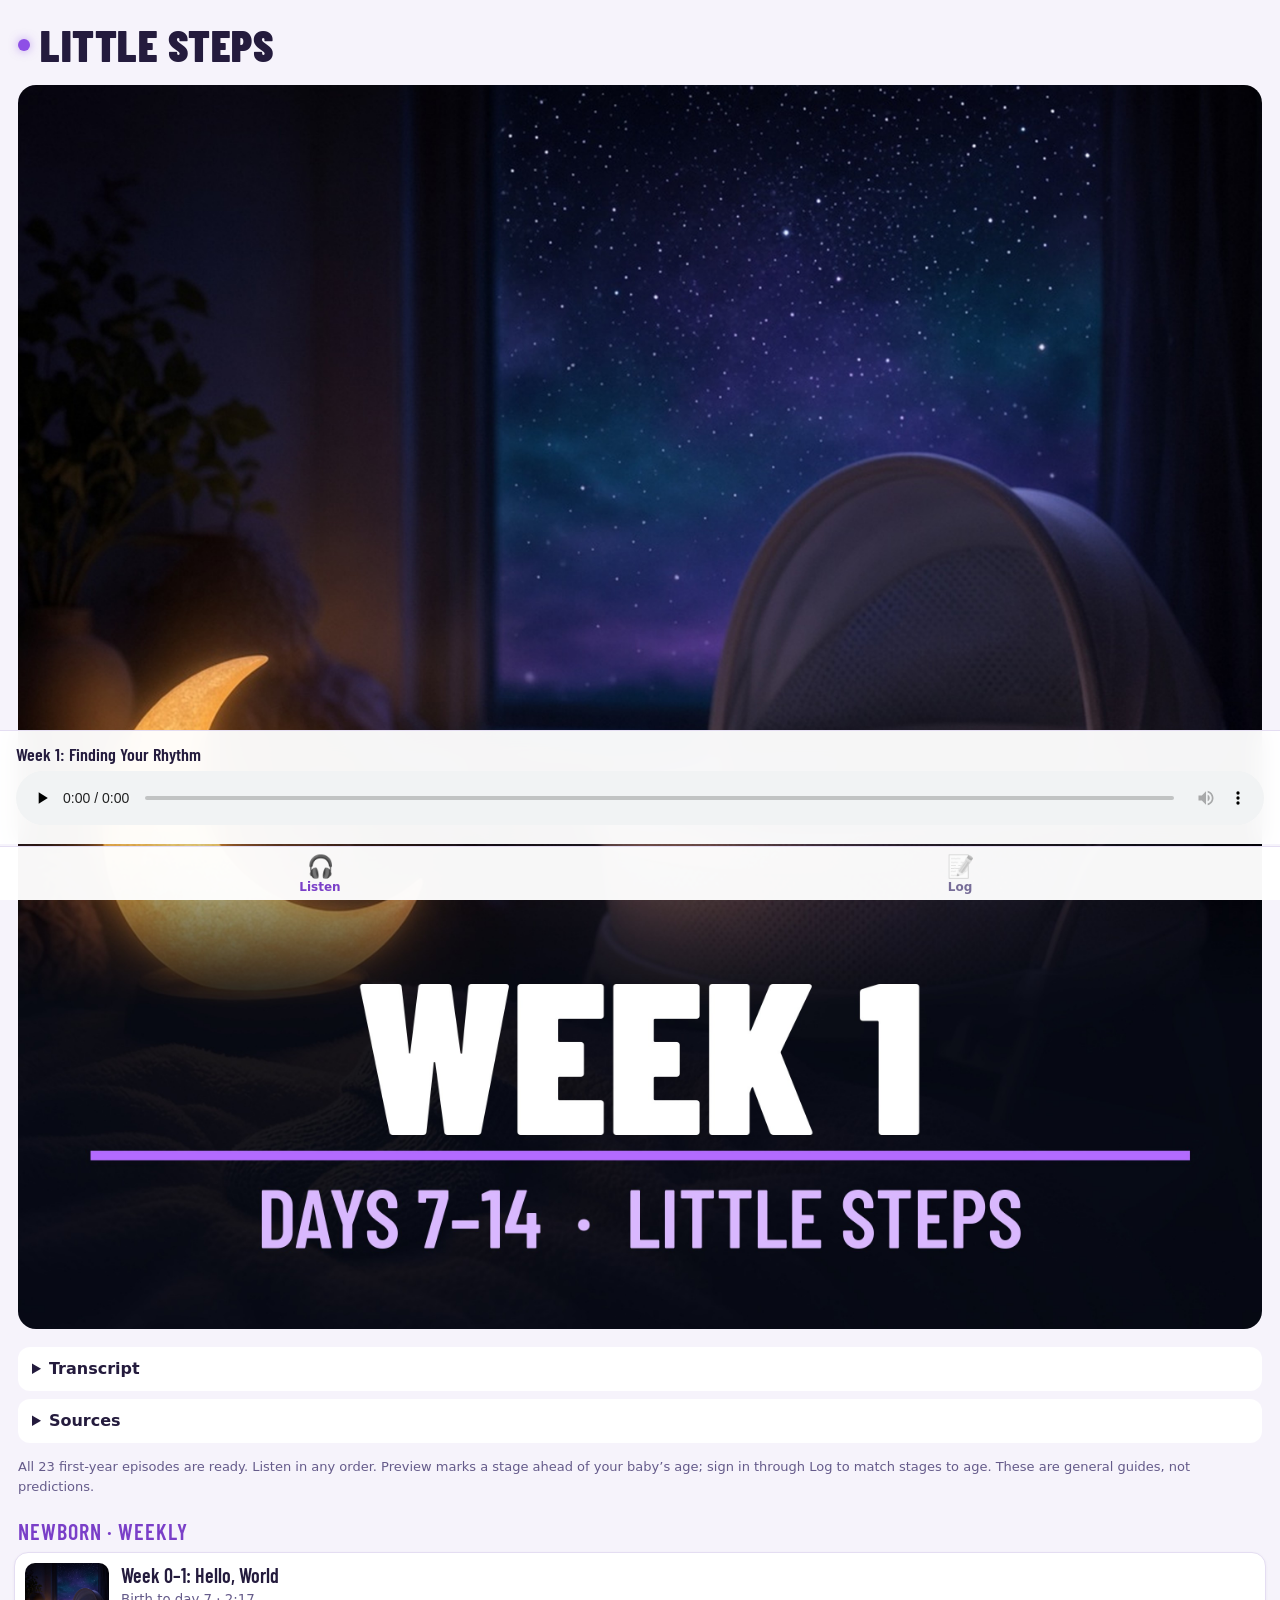
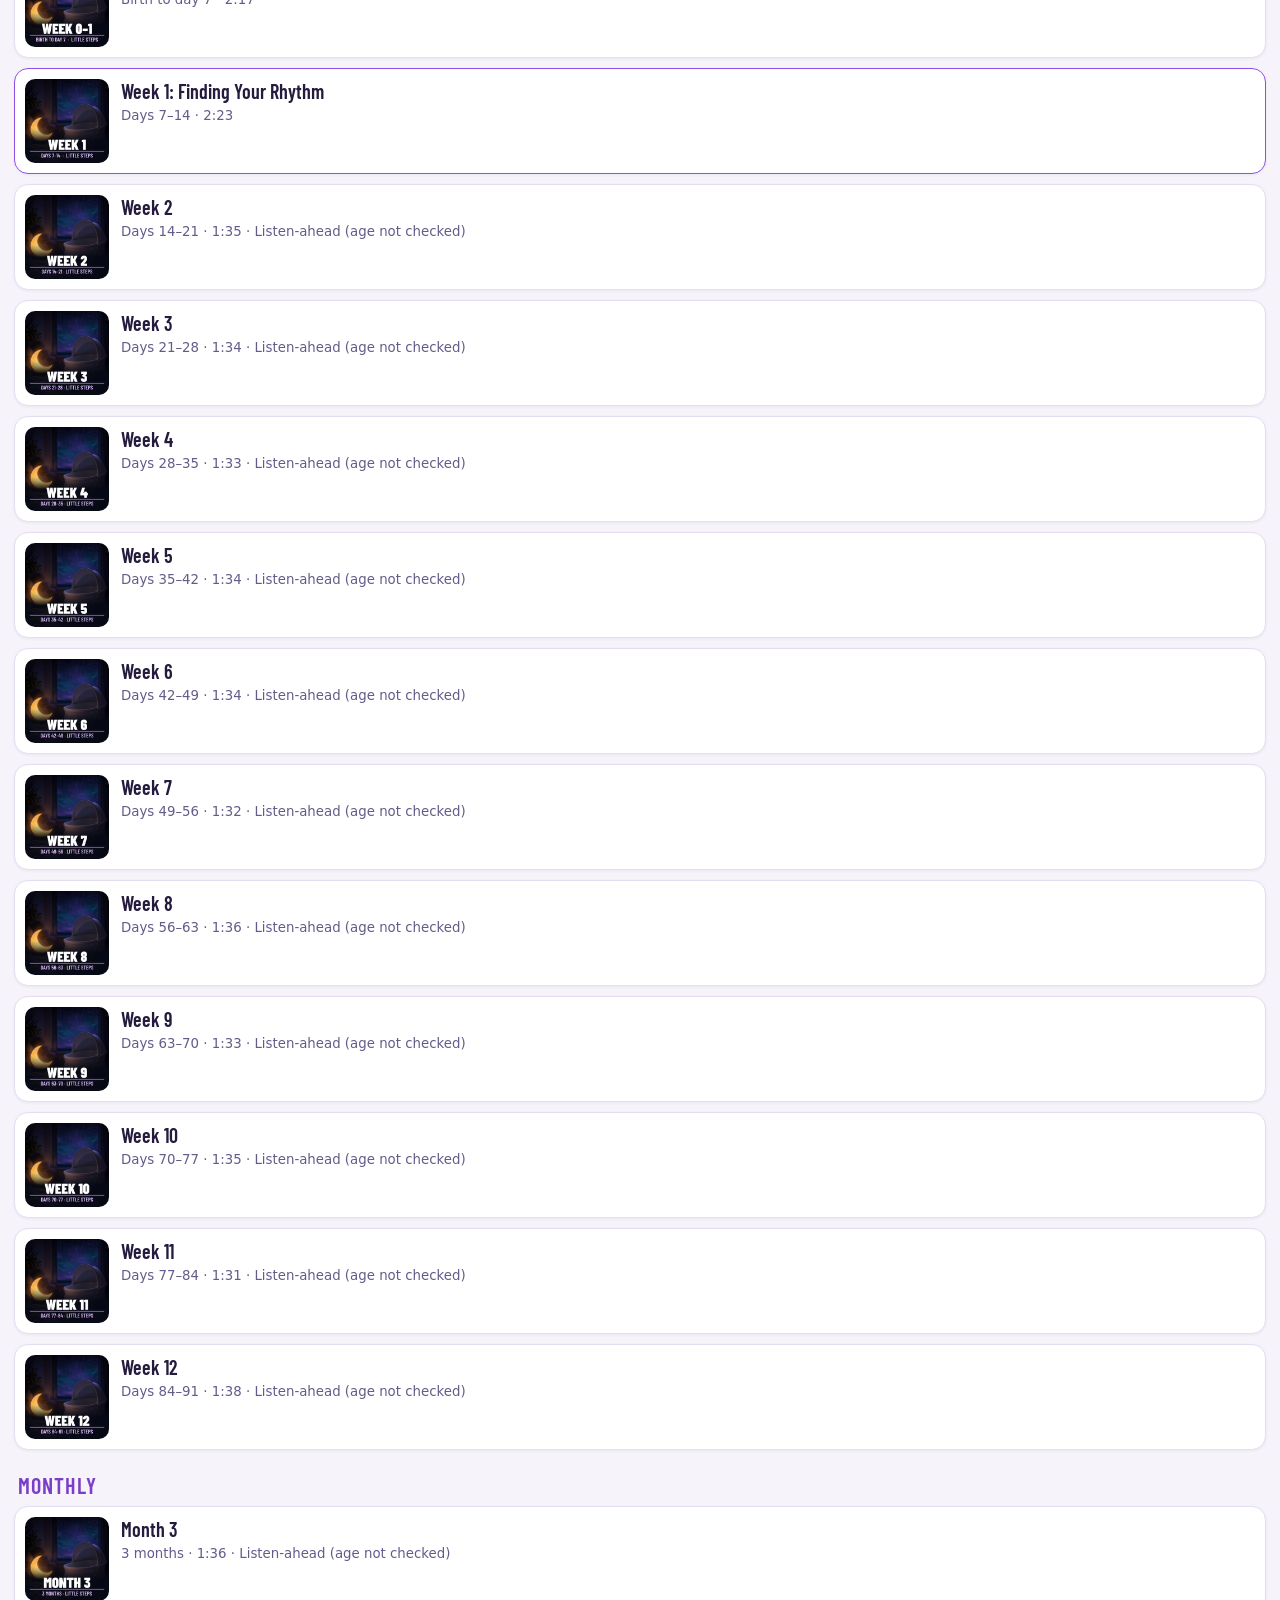
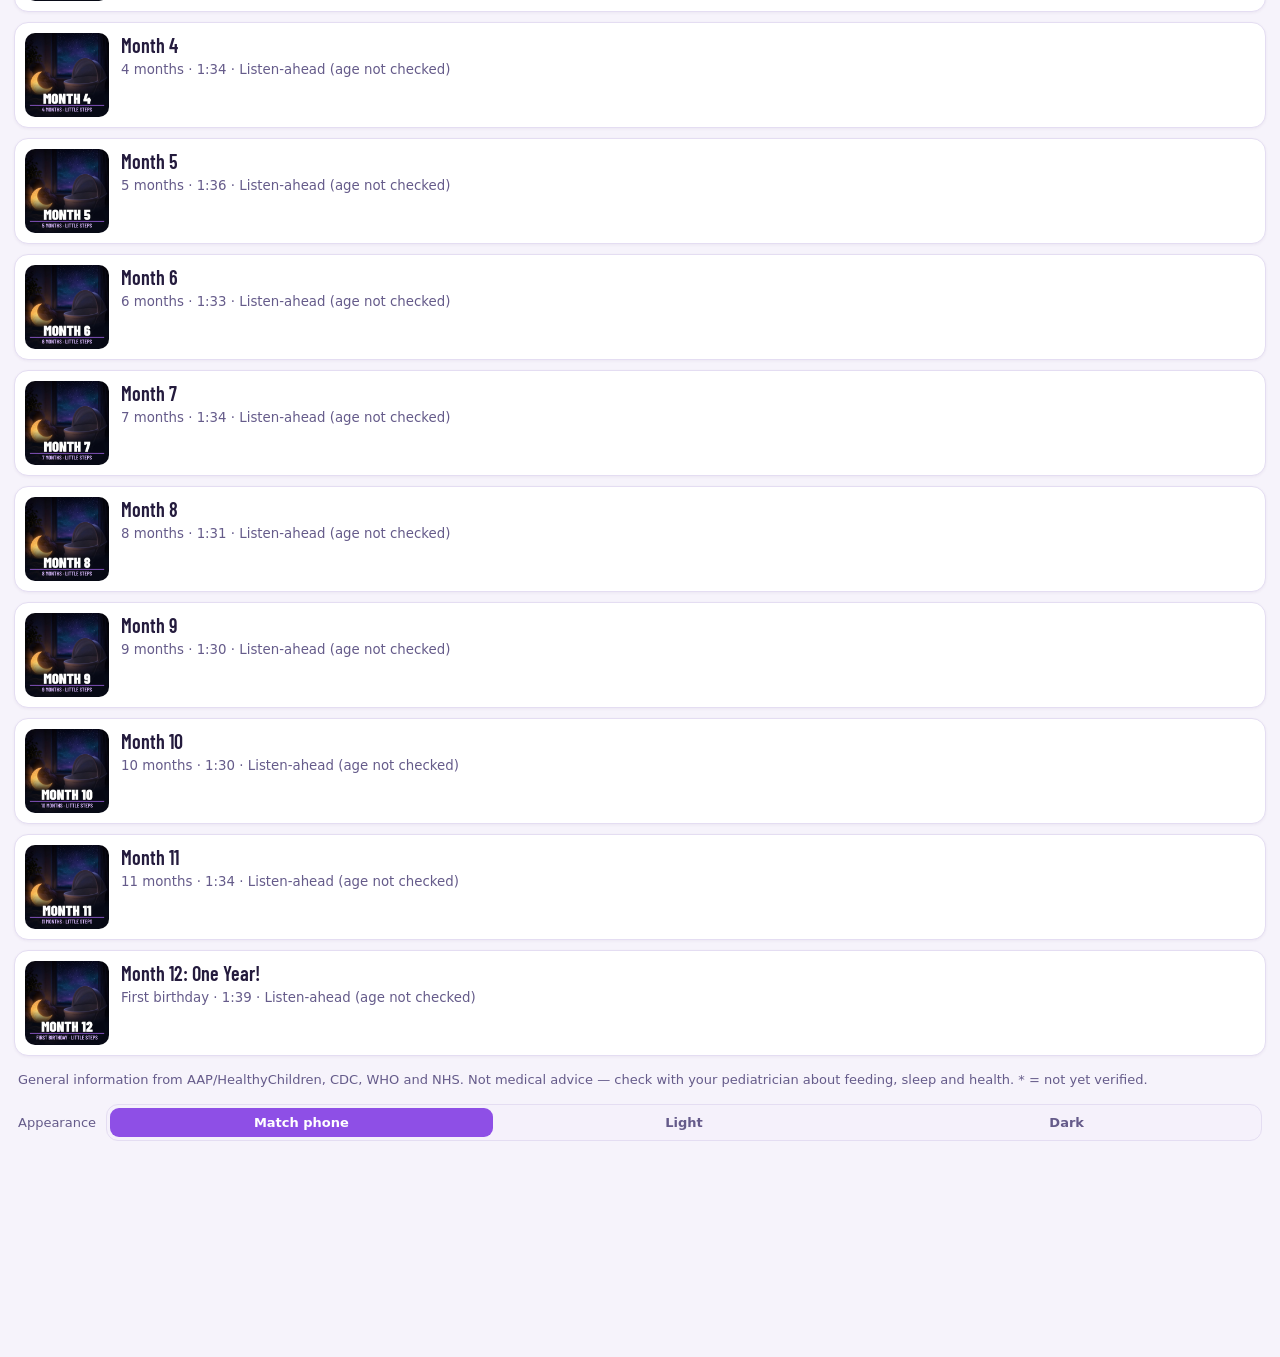
==== commit f890970e: "Little Steps: complete 23-episode first-year library, age-aware listen-ahead previews (ls-v17)" ====
--- a/baby-d12cd852cfe6c9ac9ae8/index.html
+++ b/baby-d12cd852cfe6c9ac9ae8/index.html
@@ -43,14 +43,18 @@
 <script>
 const $=s=>document.querySelector(s),esc=s=>s.replace(/[&<>"]/g,c=>({'&':'&amp;','<':'&lt;','>':'&gt;','"':'&quot;'}[c]));
 let D;const fmt=s=>Math.floor(s/60)+':'+String(s%60).padStart(2,'0');
-function sel(e,play){$('#hero').src=e.cover.replace('-600','');$('#pt').textContent=e.title;const a=$('#a');if(!a.src.endsWith(e.audio)){a.src=e.audio}
+function sel(e,play){$('#hero').src=e.cover.replace('-600','');$('#pt').textContent=e.title+(previewState(e)===true?' · Preview':'');const a=$('#a');if(!a.src.endsWith(e.audio)){a.src=e.audio}
 if(play)a.play().catch(()=>{});document.querySelectorAll('.ep').forEach(x=>x.classList.toggle('on',x.dataset.id==e.id));
 $('#detail').innerHTML=`<details><summary>Transcript</summary><p>${esc(e.transcript)}</p></details><details><summary>Sources</summary><ul>${e.sources.map(s=>`<li><a href="${esc(s.url)}" target="_blank" rel="noopener noreferrer">${esc(s.label)}</a></li>`).join('')}</ul></details>`;
 location.hash=e.id;if('mediaSession'in navigator)navigator.mediaSession.metadata=new MediaMetadata({title:e.title,artist:'Little Steps',artwork:[{src:e.cover,sizes:'600x600',type:'image/jpeg'}]})}
-fetch('episodes.json',{cache:'no-store'}).then(r=>r.json()).then(d=>{D=d;$('#list').innerHTML=d.stages.map(st=>{const es=d.episodes.filter(e=>e.stage==st.id).reverse();
-return `<h2>${st.label}</h2>`+(es.length?es.map(e=>`<div class="ep" data-id="${e.id}"><img src="${e.cover}" alt="" loading="lazy"><div><b>${esc(e.title)}</b><small>${esc(e.subtitle)} · ${fmt(e.duration)}</small></div></div>`).join(''):'<p class="empty">Coming soon</p>')}).join('');
-document.querySelectorAll('.ep').forEach(x=>x.onclick=()=>sel(D.episodes.find(e=>e.id==x.dataset.id),true));
-const h=location.hash.slice(1),cur=d.episodes.find(e=>e.id==h)||d.episodes[d.episodes.length-1];if(cur)sel(cur,false)});
+const previewState=e=>(e.due_day==null&&e.months==null)?false:(window.LSLog?.preview?.(e)??null);
+const episodeCaption=e=>esc(e.subtitle)+' · '+fmt(e.duration)+(previewState(e)===true?' · <strong>Preview</strong>':previewState(e)===null?' · Listen-ahead (age not checked)':'');
+function updateAgeLabels(){if(!D)return;document.querySelectorAll('.ep').forEach(x=>{const e=D.episodes.find(e=>e.id==x.dataset.id);x.querySelector('small').innerHTML=episodeCaption(e)});const cur=D.episodes.find(e=>e.id==location.hash.slice(1));if(cur)$('#pt').textContent=cur.title+(previewState(cur)===true?' · Preview':'')}
+function renderLibrary(){const d=D;$('#list').innerHTML='<p class="note">All 23 first-year episodes are ready. Listen in any order. Preview marks a stage ahead of your baby’s age; sign in through Log to match stages to age. These are general guides, not predictions.</p>'+d.stages.filter(st=>st.id!='pregnancy').map(st=>{const es=d.episodes.filter(e=>e.stage==st.id).sort((a,b)=>a.order-b.order);
+return `<h2>${st.label}</h2>`+es.map(e=>`<div class="ep" data-id="${e.id}" role="button" tabindex="0"><img src="${e.cover}" alt="" loading="lazy"><div><b>${esc(e.title)}</b><small>${episodeCaption(e)}</small></div></div>`).join('')}).join('');
+document.querySelectorAll('.ep').forEach(x=>{x.onclick=()=>sel(D.episodes.find(e=>e.id==x.dataset.id),true);x.onkeydown=ev=>{if(ev.key=='Enter'||ev.key==' '){ev.preventDefault();x.click()}}})}
+fetch('episodes.json',{cache:'no-store'}).then(r=>r.json()).then(d=>{D=d;renderLibrary();const h=location.hash.slice(1),cur=d.episodes.find(e=>e.id==h)||d.episodes.filter(e=>previewState(e)===false).at(-1)||d.episodes[0];if(cur)sel(cur,false)});
+addEventListener('ls-listen-age',updateAgeLabels);document.addEventListener('visibilitychange',()=>{if(!document.hidden)updateAgeLabels()});setInterval(updateAgeLabels,60000);
 function tab(t){document.querySelectorAll('#tabs button').forEach(b=>b.classList.toggle('on',b.dataset.t==t));$('#listen').hidden=t!='listen';$('#log').hidden=t!='log';localStorage['ls-tab']=t;scrollTo(0,0);if(t=='log'&&window.LSLog)LSLog.show()}
 document.querySelectorAll('#tabs button').forEach(b=>b.onclick=()=>tab(b.dataset.t));if(localStorage['ls-tab']=='log')tab('log');
 $('#ls-theme-listen').innerHTML=LSTheme.html();
--- a/baby-d12cd852cfe6c9ac9ae8/log.css
+++ b/baby-d12cd852cfe6c9ac9ae8/log.css
@@ -78,3 +78,6 @@
 .ls-theme button{flex:1;border:0;background:none;border-radius:9px;padding:7px 4px;font:600 13px -apple-system,system-ui,sans-serif;color:var(--kA99CD6);cursor:pointer;-webkit-tap-highlight-color:transparent}.ls-theme button.on{background:var(--kB36BFF);color:var(--k160B2E)}
 #log .ls-theme{margin:4px 2px 18px}
 [data-theme=light] .lg-trends .lg-tabs button.on{color:#fff!important}.ls-theme button{line-height:1.2}
+.lg-chart .ref-e{stroke-dasharray:6 4;stroke-width:1.3}.lg-feed-context{background:var(--k0F0B24);border:1px solid var(--k2A2150);border-radius:12px;padding:10px;margin:10px 0;font-size:14px}.lg-feed-context summary{cursor:pointer;font-weight:600}.lg-feed-context select{display:block;width:100%;padding:12px;margin-top:6px;border-radius:10px;border:1px solid var(--k2A2150);background:var(--k16112E);color:var(--kEEE9FF);font:inherit}.lg-feed-context input[type=checkbox]{width:22px;height:22px;vertical-align:middle;accent-color:var(--kB36BFF)}
+.lg-intake-ref{background:var(--k0F0B24);border-left:3px solid #087F79;padding:10px 12px;border-radius:12px;font-size:13px;margin:10px 0}.lg-intake-ref p{margin:6px 0}.lg-intake-ref a{color:var(--kD9B8FF)}.lg-feed-notes{font-size:13px;margin:8px 0}.lg-evidence-grid{display:grid;gap:8px;margin:8px 0}.lg-evidence-grid span{font-size:13px}.lg-evidence-grid small{color:var(--kA99CD6)}.lg-chart .ref-line{stroke-dasharray:7 4;stroke-width:2}.lg-chart .ref-future{stroke-dasharray:2 5}.lg-chart .ref-sd{stroke:#64D5CA;stroke-width:1.5;fill:none;opacity:.65}.lg-chart .ref-point{fill:#64D5CA}[data-theme=light] .lg-chart .ref-sd{stroke:#087F79}[data-theme=light] .lg-chart .ref-point{fill:#087F79}
+.lg-plain-advice{margin:12px 0 18px;padding:12px 14px;background:var(--k0F0B24);border:1px solid var(--k2A2150);border-left:4px solid var(--kB36BFF);border-radius:12px;font-size:14px;line-height:1.5}.lg-plain-advice p,.lg-method .lg-plain-advice p{margin:0;color:var(--kEEE9FF);font-size:14px;line-height:1.5}.lg-plain-advice p+p,.lg-method .lg-plain-advice p+p{margin-top:10px}.lg-plain-advice strong{display:block;color:var(--kD9B8FF);font-size:12px;letter-spacing:.3px;text-transform:uppercase}.lg-read-comparison h4{font-size:14px;margin:16px 0 5px}.lg-read-comparison>p{font-size:13px}.lg-read-comparison summary{cursor:pointer}
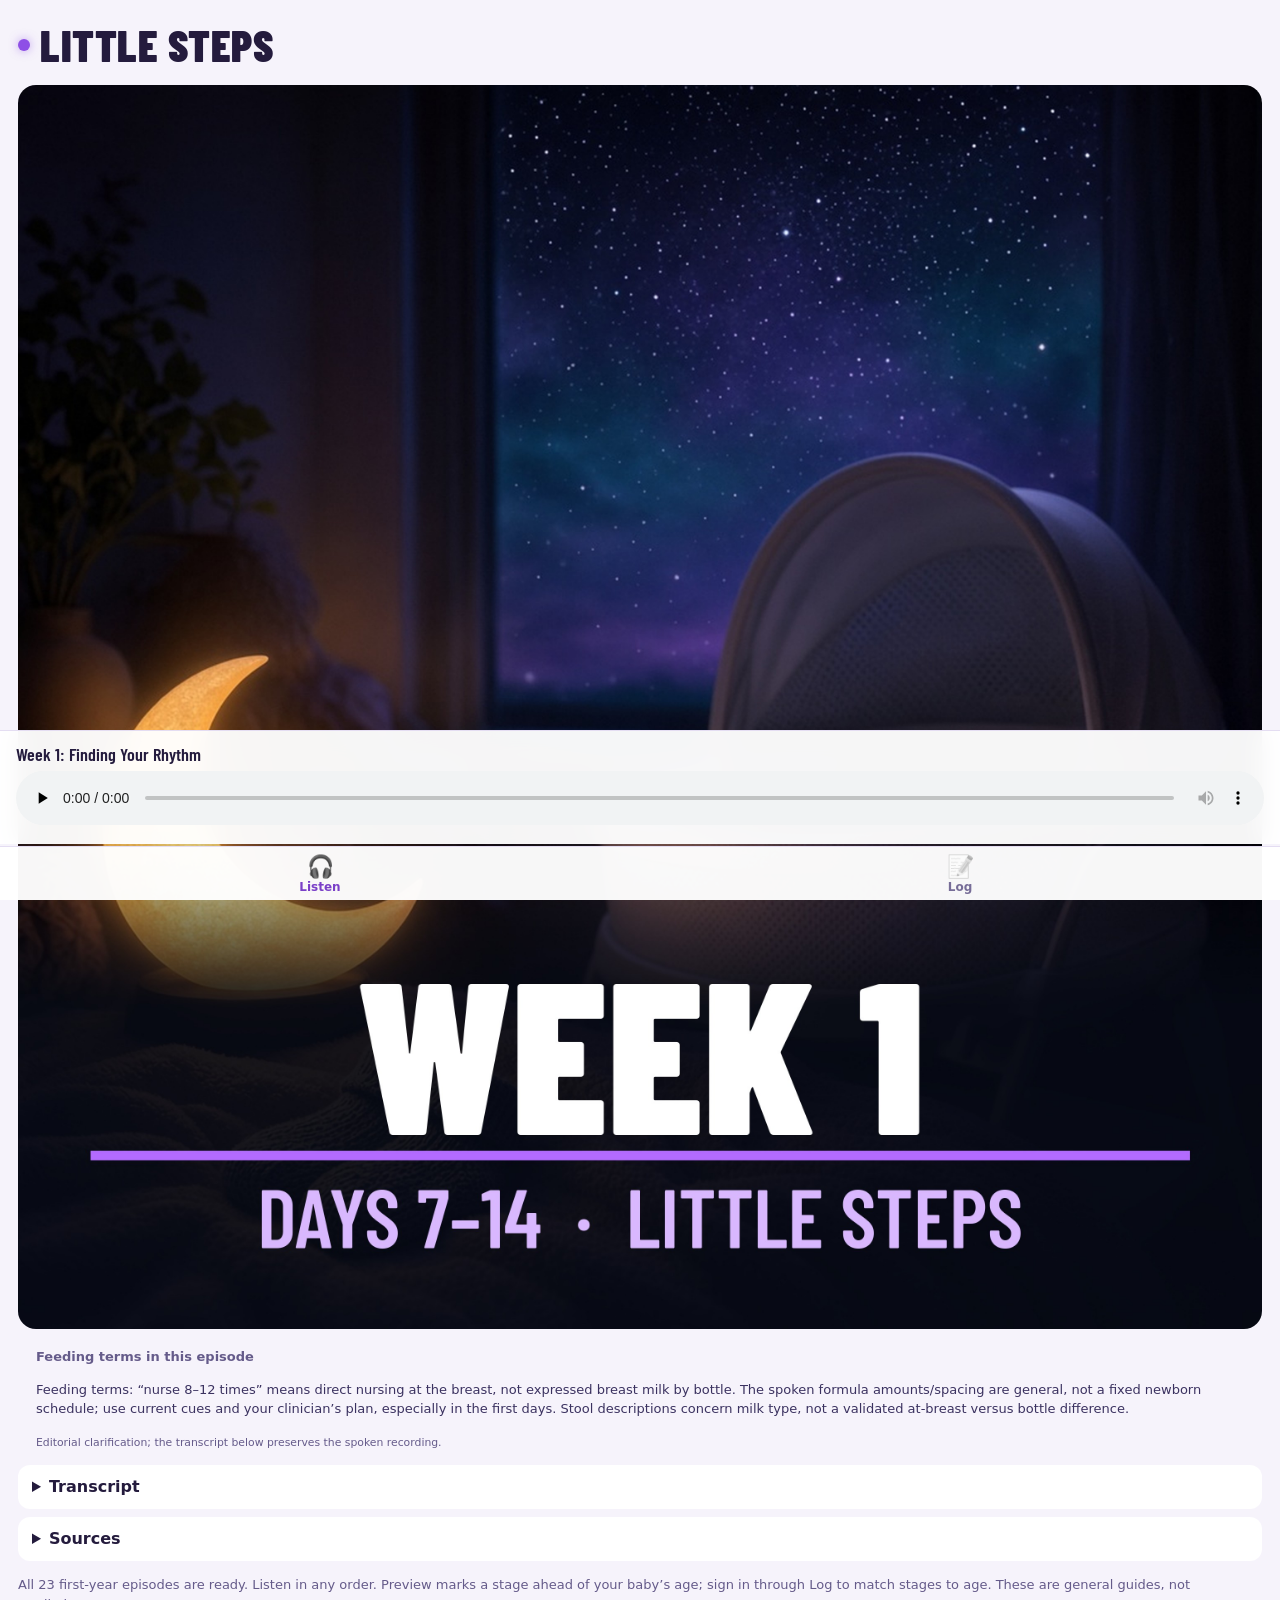
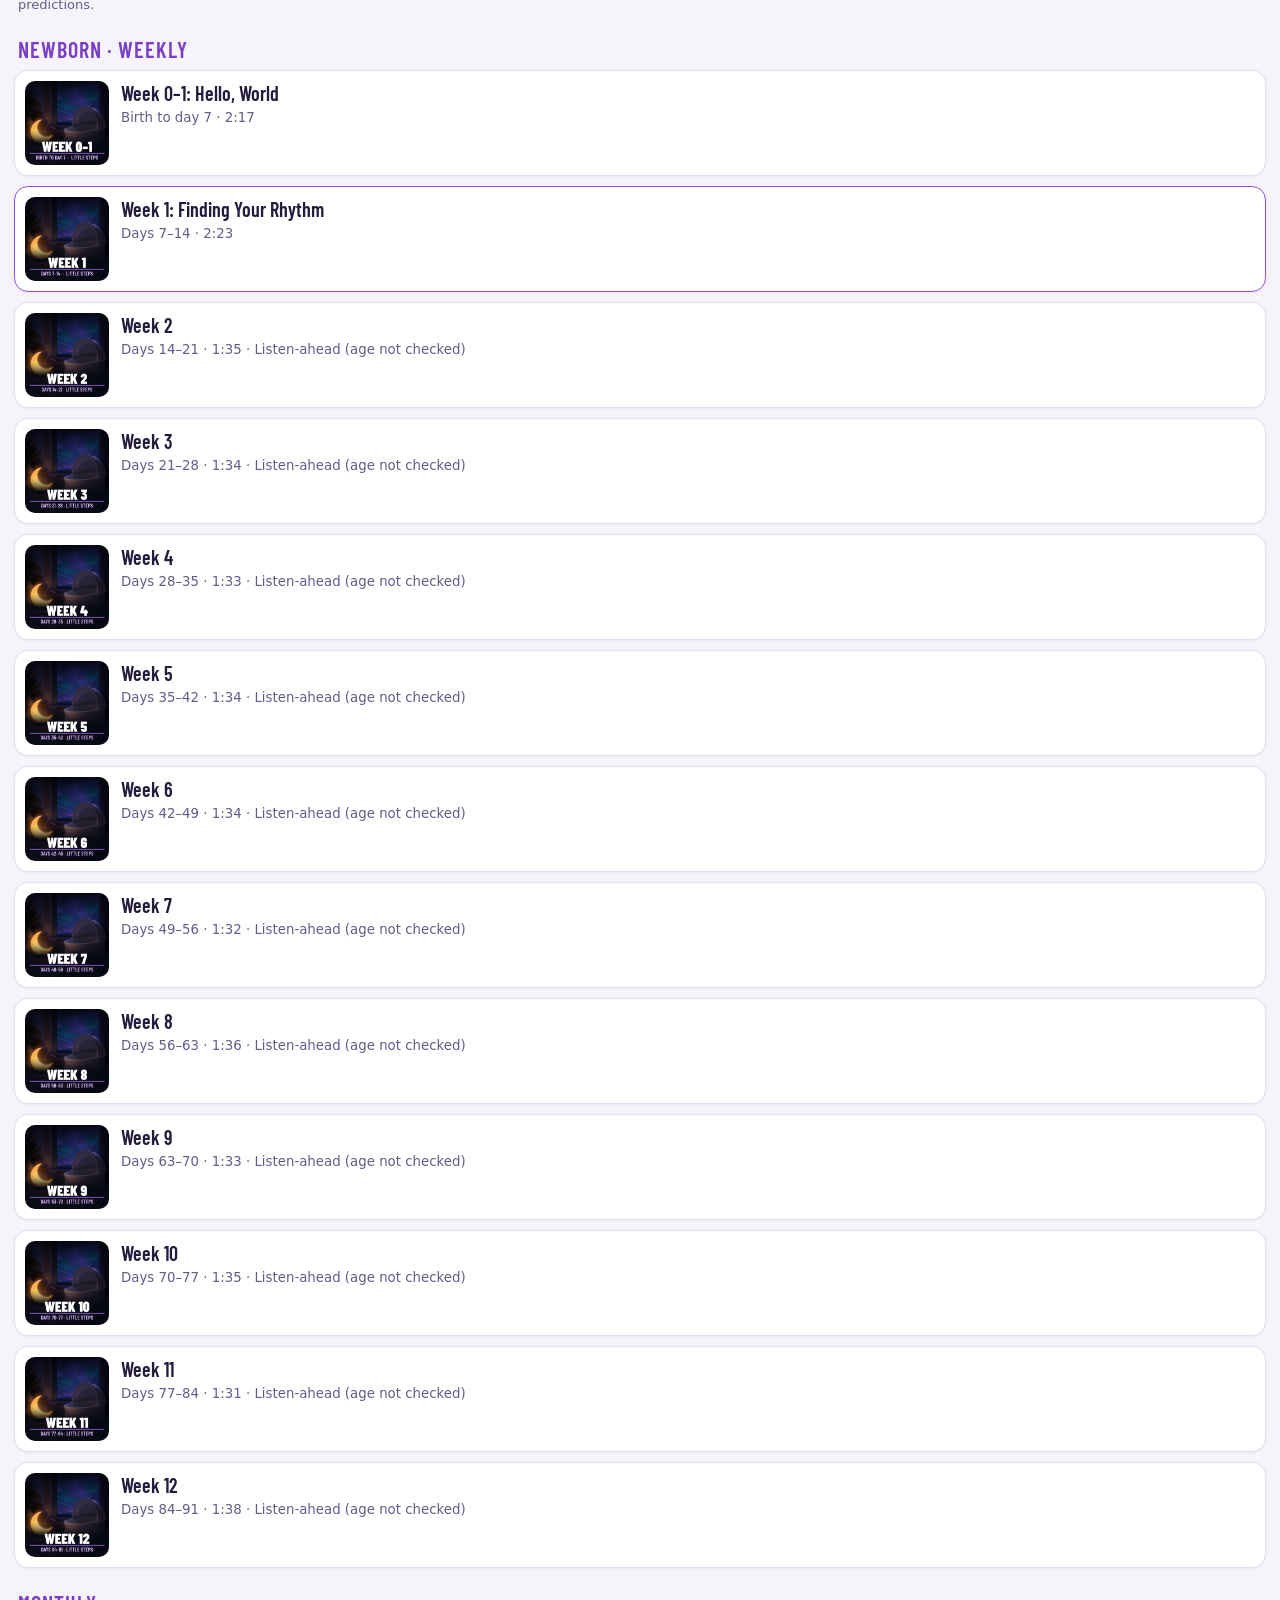
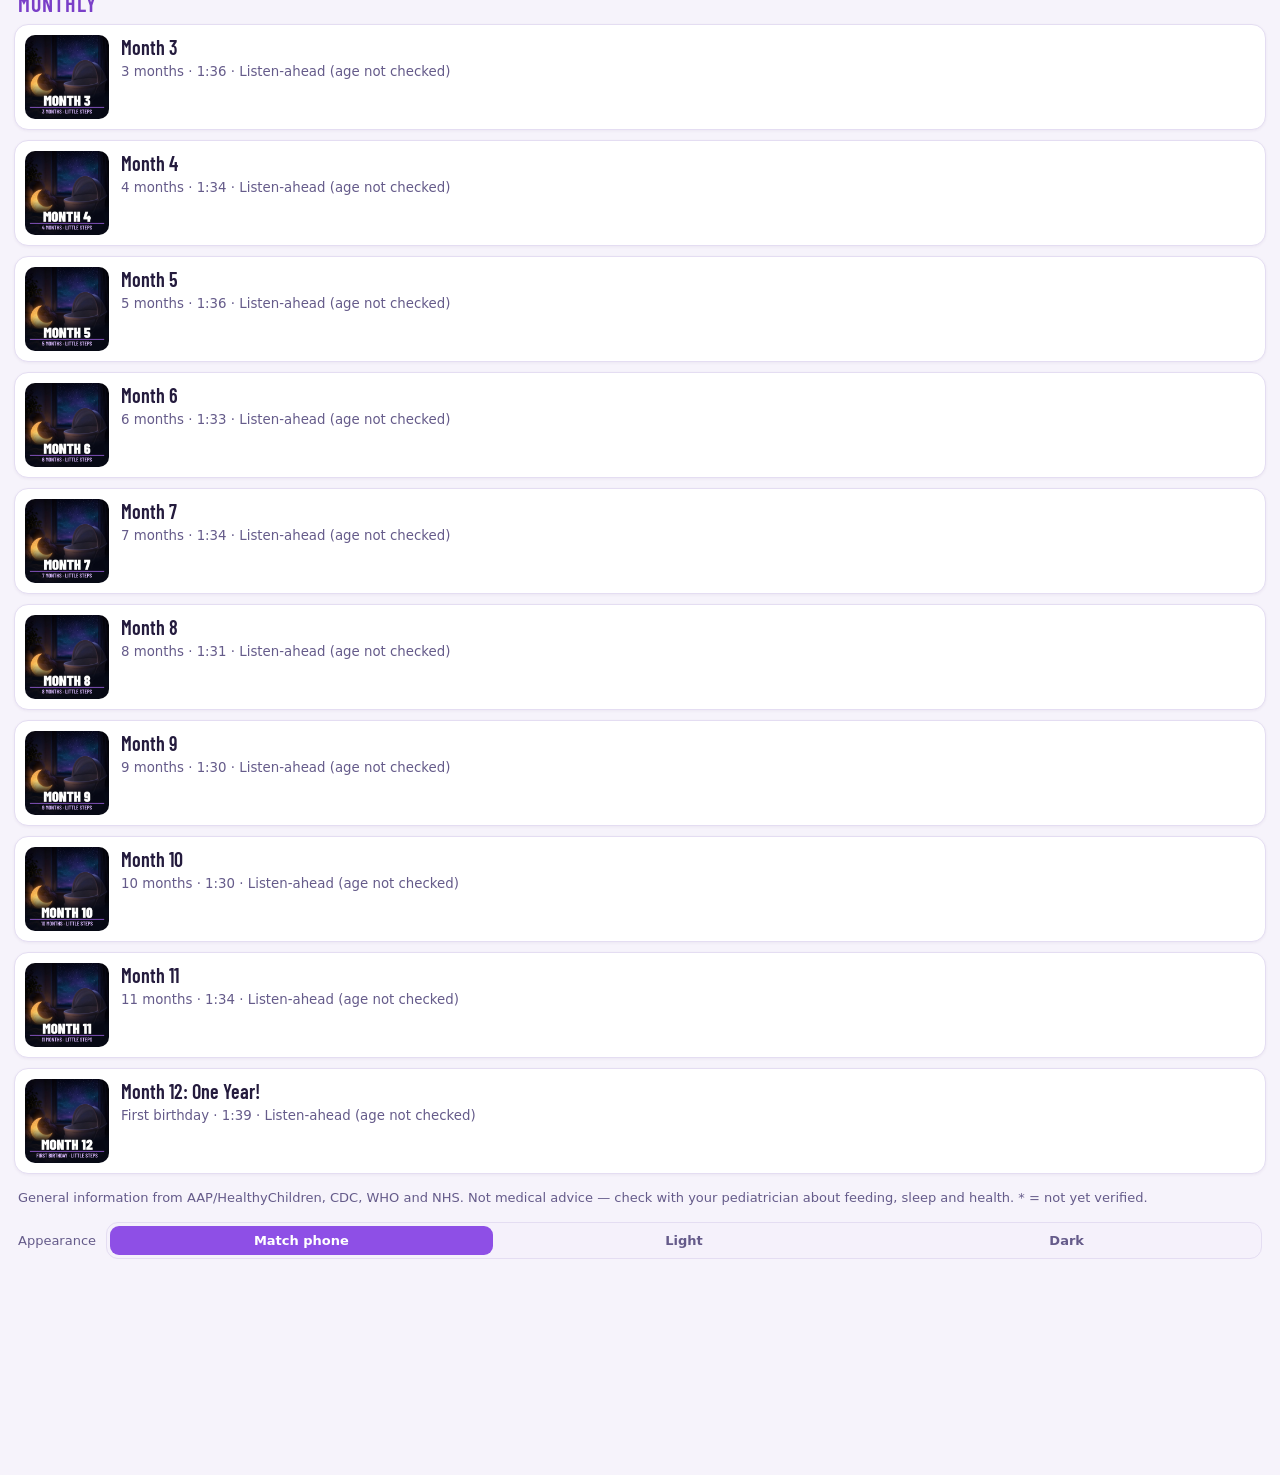
==== commit 94458857: "Clarify direct-nursing study routes and indirect expressed-bottle references (ls-v18)" ====
--- a/baby-d12cd852cfe6c9ac9ae8/index.html
+++ b/baby-d12cd852cfe6c9ac9ae8/index.html
@@ -45,7 +45,7 @@
 let D;const fmt=s=>Math.floor(s/60)+':'+String(s%60).padStart(2,'0');
 function sel(e,play){$('#hero').src=e.cover.replace('-600','');$('#pt').textContent=e.title+(previewState(e)===true?' · Preview':'');const a=$('#a');if(!a.src.endsWith(e.audio)){a.src=e.audio}
 if(play)a.play().catch(()=>{});document.querySelectorAll('.ep').forEach(x=>x.classList.toggle('on',x.dataset.id==e.id));
-$('#detail').innerHTML=`<details><summary>Transcript</summary><p>${esc(e.transcript)}</p></details><details><summary>Sources</summary><ul>${e.sources.map(s=>`<li><a href="${esc(s.url)}" target="_blank" rel="noopener noreferrer">${esc(s.label)}</a></li>`).join('')}</ul></details>`;
+$('#detail').innerHTML=`${e.feeding_route_note?`<div class="note feeding-route-note"><b>Feeding terms in this episode</b><p>${esc(e.feeding_route_note)}</p><small>Editorial clarification; the transcript below preserves the spoken recording.</small></div>`:''}<details><summary>Transcript</summary><p>${esc(e.transcript)}</p></details><details><summary>Sources</summary><ul>${e.sources.map(s=>`<li><a href="${esc(s.url)}" target="_blank" rel="noopener noreferrer">${esc(s.label)}</a></li>`).join('')}</ul></details>`;
 location.hash=e.id;if('mediaSession'in navigator)navigator.mediaSession.metadata=new MediaMetadata({title:e.title,artist:'Little Steps',artwork:[{src:e.cover,sizes:'600x600',type:'image/jpeg'}]})}
 const previewState=e=>(e.due_day==null&&e.months==null)?false:(window.LSLog?.preview?.(e)??null);
 const episodeCaption=e=>esc(e.subtitle)+' · '+fmt(e.duration)+(previewState(e)===true?' · <strong>Preview</strong>':previewState(e)===null?' · Listen-ahead (age not checked)':'');
